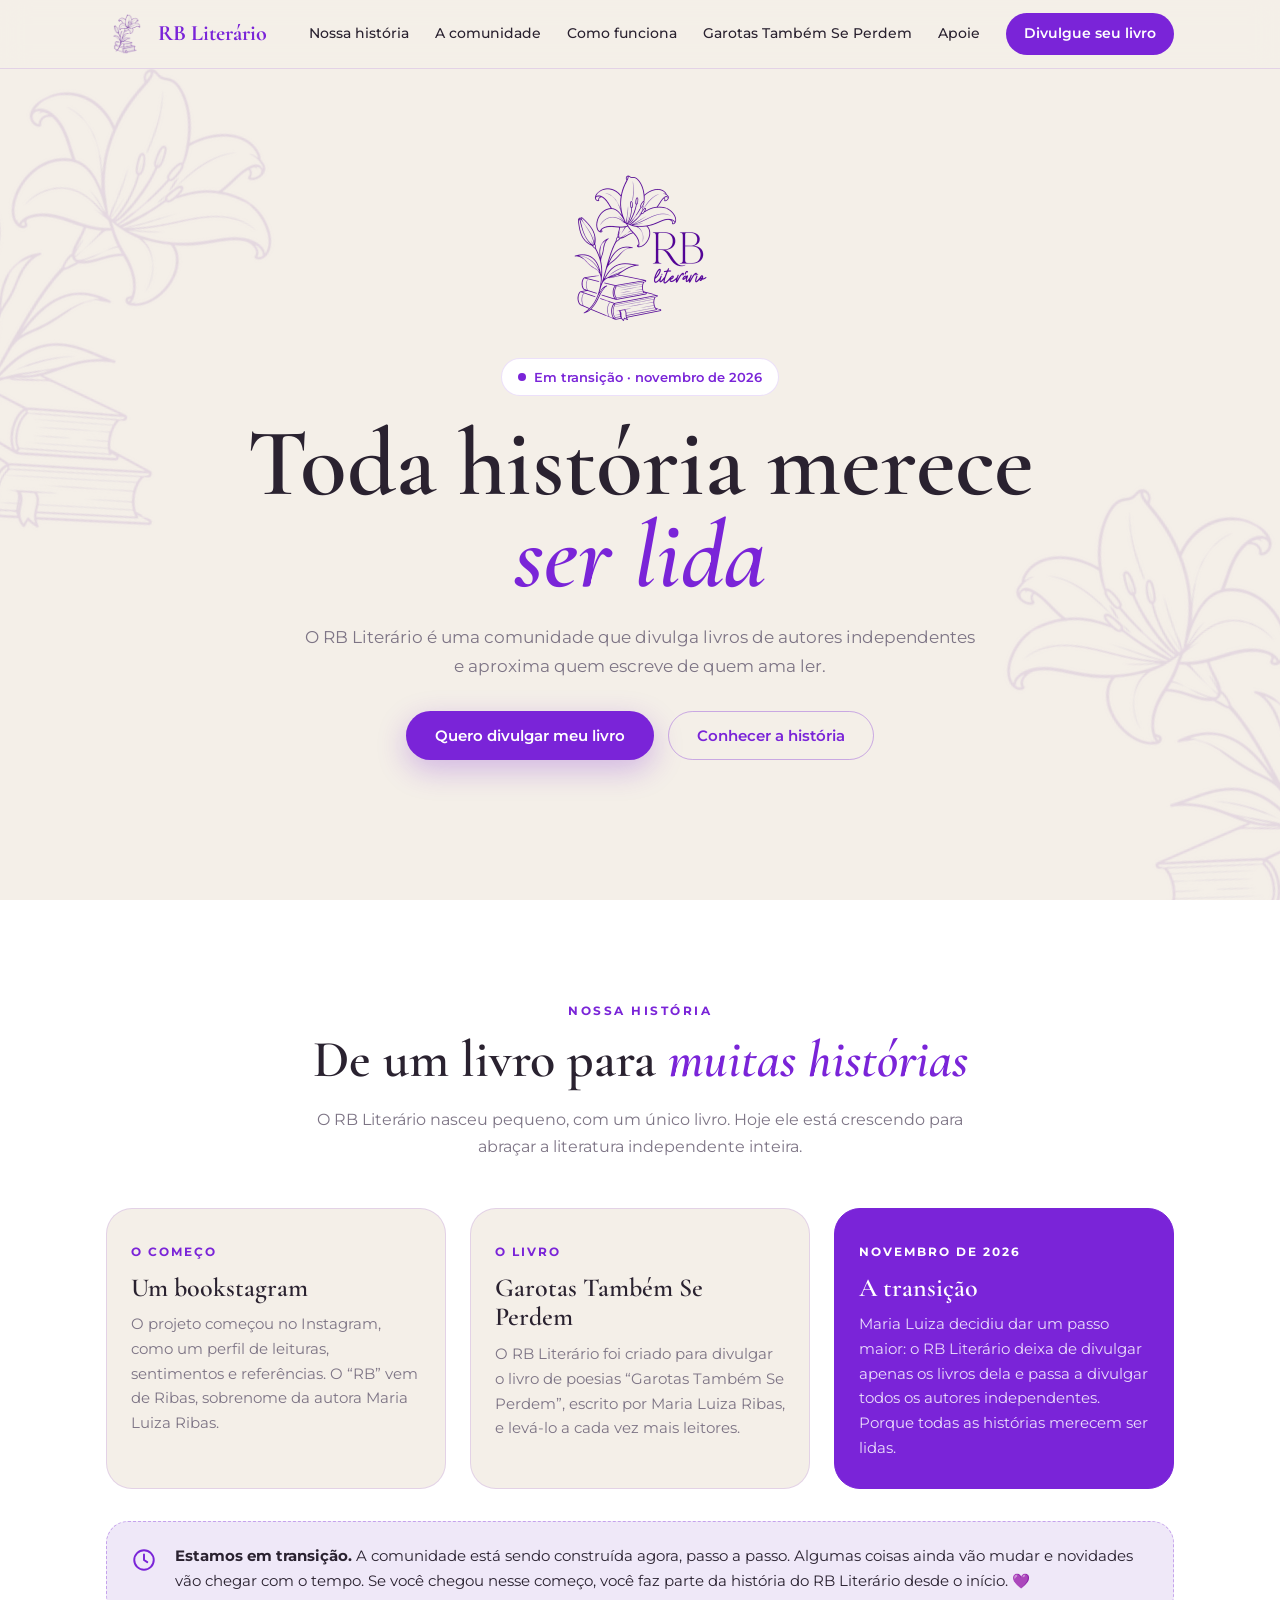
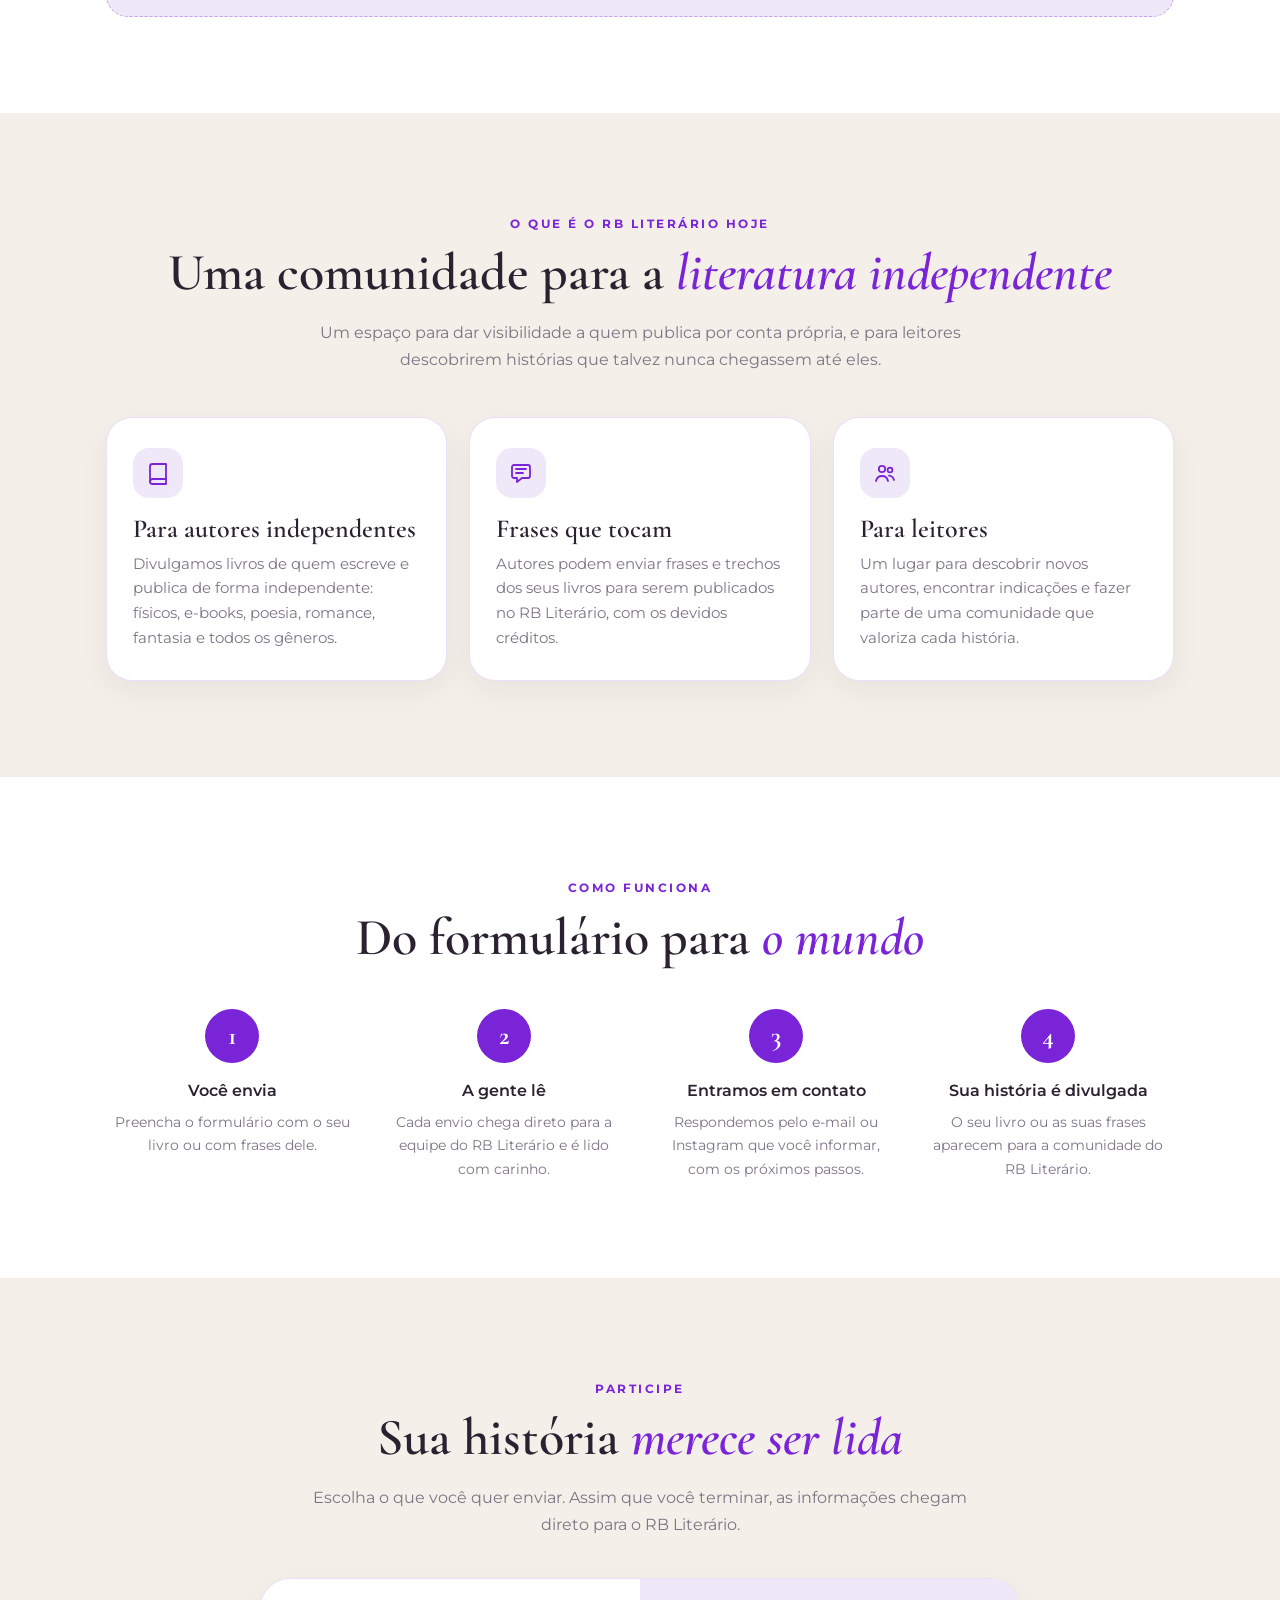
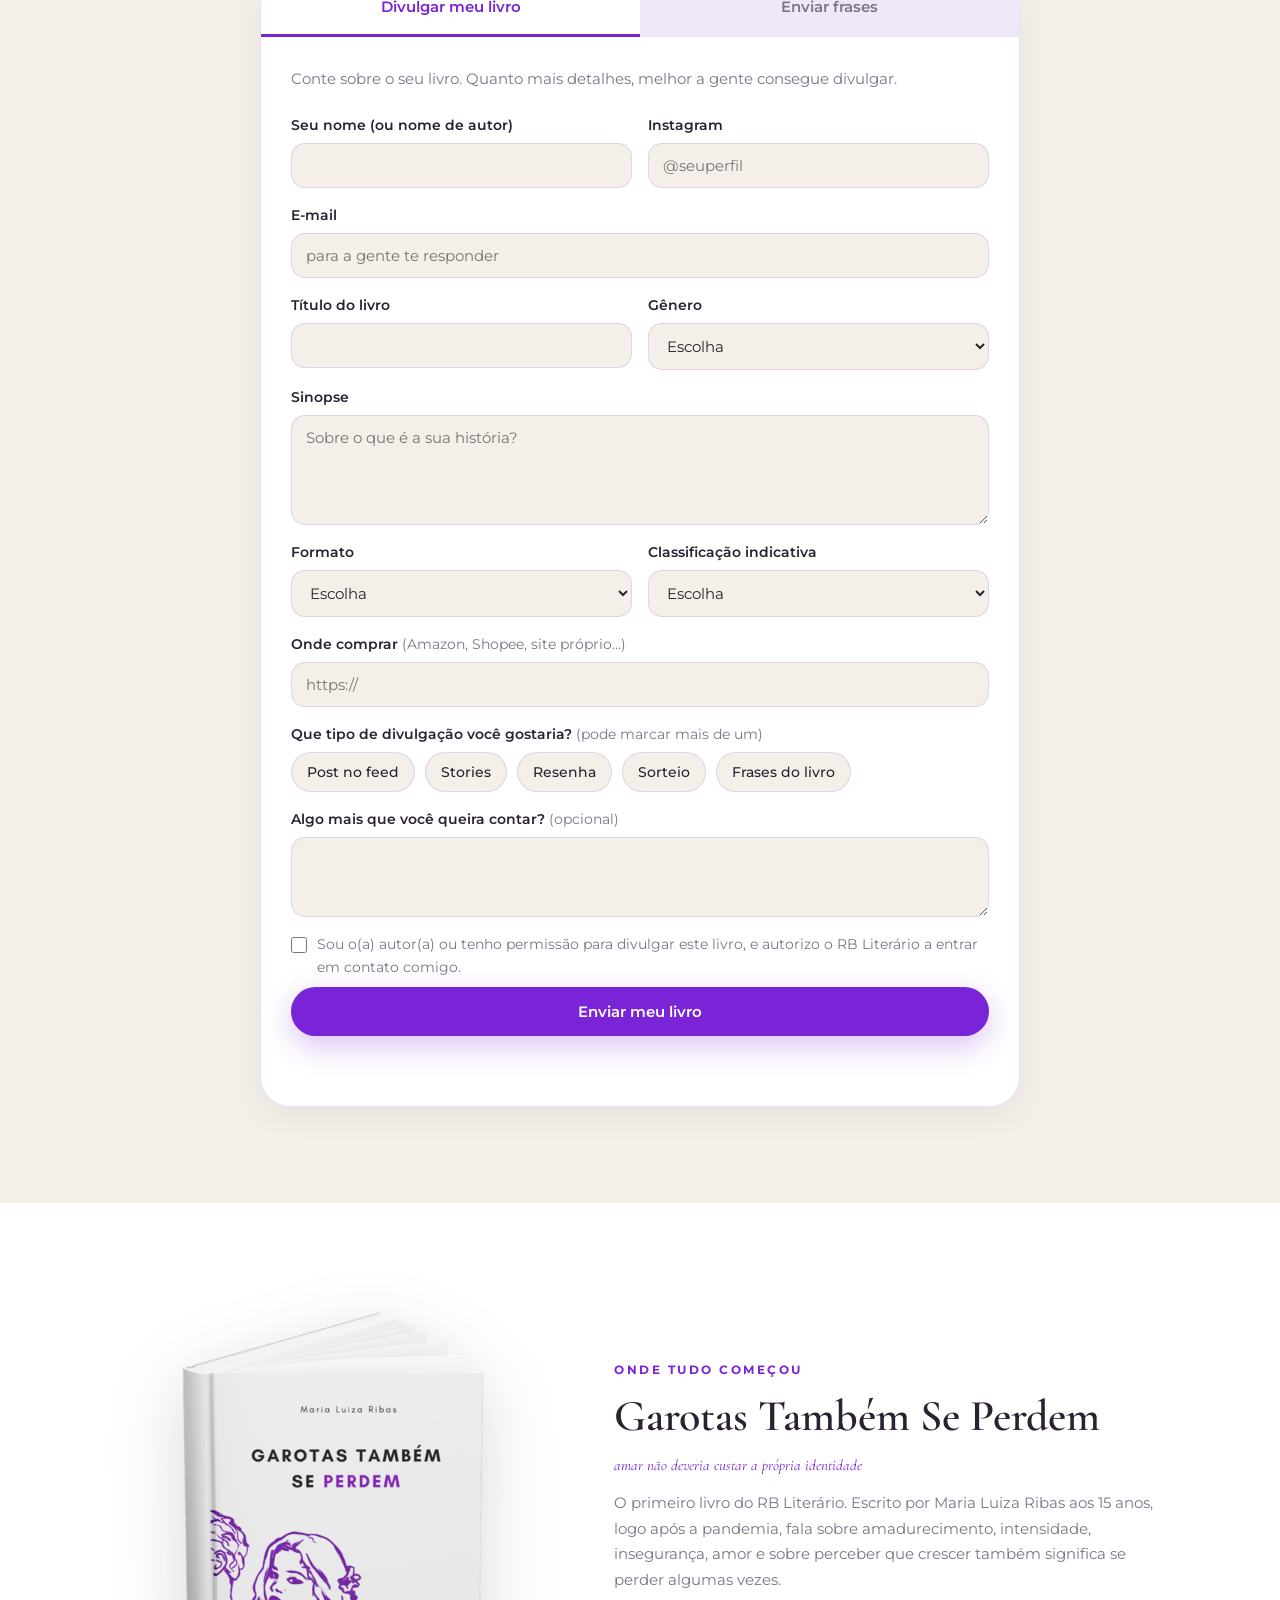
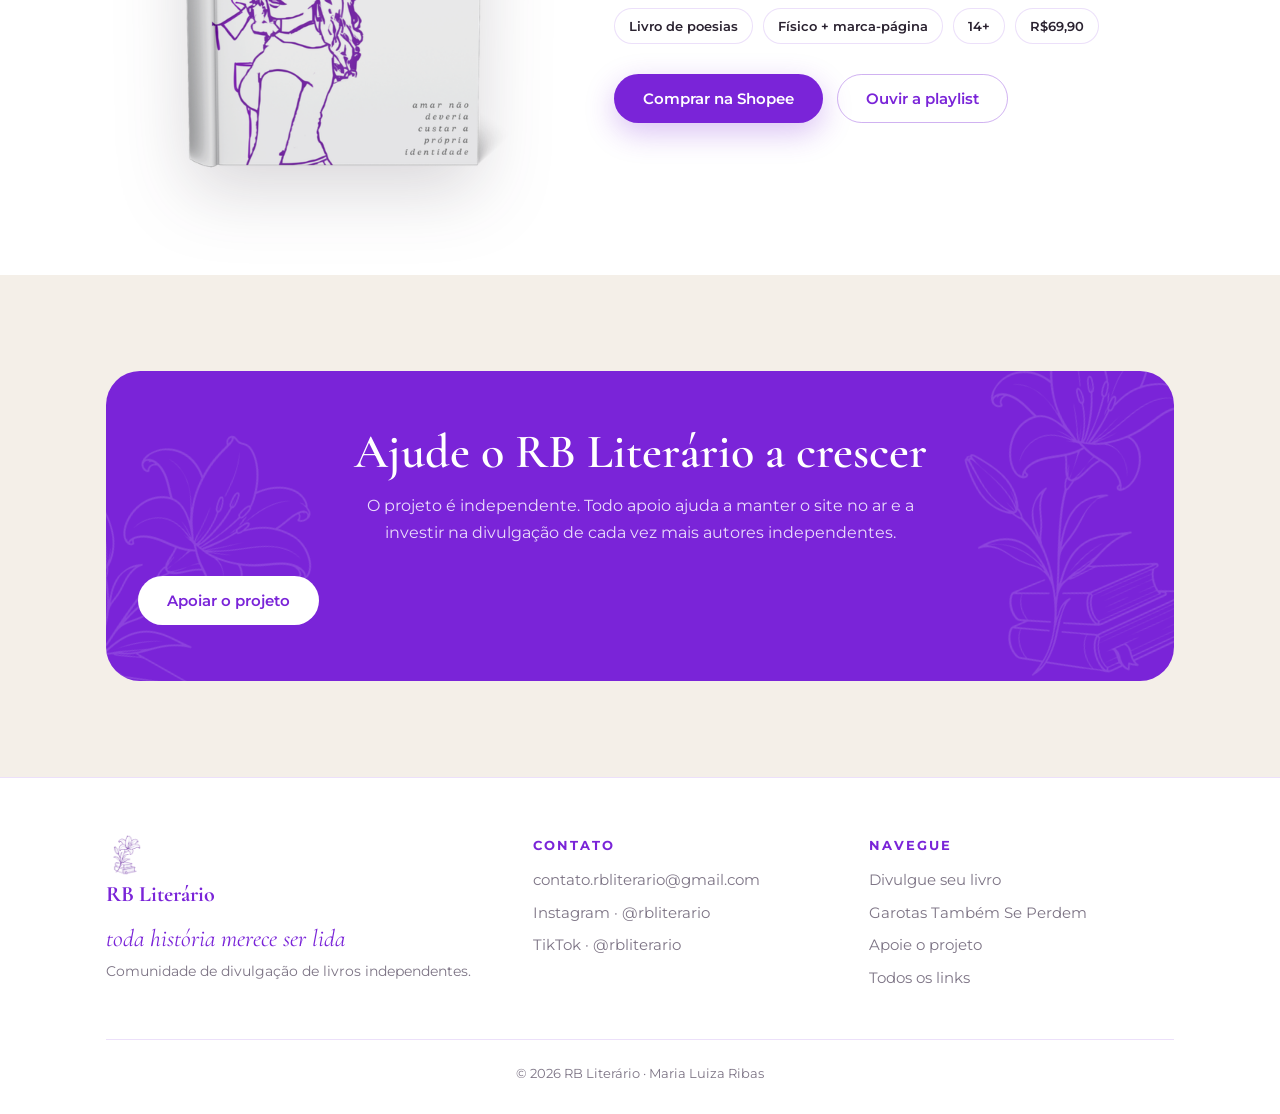
==== site.html @ 9028d4d5 "Novo site rbliterario" ====
<!DOCTYPE html>
<html lang="pt-BR">
<head>
  <meta charset="UTF-8">
  <meta name="viewport" content="width=device-width, initial-scale=1.0">
  <title>RB Literário | Comunidade de autores independentes</title>
  <meta name="description" content="RB Literário é uma comunidade que divulga livros de autores independentes, porque toda história merece ser lida.">
  <meta property="og:title" content="RB Literário">
  <meta property="og:description" content="Comunidade que divulga livros de autores independentes. Envie seu livro ou frases para divulgação.">
  <meta property="og:image" content="https://www.rbliterario.com.br/img/logo.png">
  <link rel="icon" href="https://www.rbliterario.com.br/img/Icon.png">
  <link rel="preconnect" href="https://fonts.googleapis.com">
  <link rel="preconnect" href="https://fonts.gstatic.com" crossorigin>
  <link href="https://fonts.googleapis.com/css2?family=Cormorant+Garamond:ital,wght@0,500;0,600;0,700;1,500;1,600&family=Montserrat:wght@400;500;600;700&display=swap" rel="stylesheet">
  <style>
    :root {
      --bg: #f4efe8;
      --bg-soft: #efe8f8;
      --card: #ffffff;
      --ink: #2a2230;
      --muted: #7d7485;
      --accent: #7a24d8;
      --accent-dark: #5e16ad;
      --accent-ink: #ffffff;
      --line: rgba(122, 36, 216, 0.14);
      --shadow: 0 10px 30px rgba(42, 34, 48, 0.06);
      --lily: url("[data-uri]");
    }
    * { box-sizing: border-box; margin: 0; padding: 0; }
    html { scroll-behavior: smooth; scroll-padding-top: 80px; }
    body {
      background: var(--bg);
      color: var(--ink);
      font-family: "Montserrat", system-ui, sans-serif;
      line-height: 1.7;
      overflow-x: hidden;
    }
    img { max-width: 100%; display: block; }
    a { color: inherit; }

    .serif { font-family: "Cormorant Garamond", serif; }
    .container { width: 100%; max-width: 1100px; margin: 0 auto; padding: 0 16px; }

    /* ---------- topo ---------- */
    header {
      position: fixed; inset: 0 0 auto 0; z-index: 50;
      background: rgba(244, 239, 232, 0.82);
      backdrop-filter: blur(14px);
      -webkit-backdrop-filter: blur(14px);
      border-bottom: 1px solid var(--line);
    }
    .nav { display: flex; align-items: center; justify-content: space-between; height: 68px; }
    .brand { display: flex; align-items: center; gap: 10px; text-decoration: none; }
    .brand img { width: 42px; height: 42px; }
    .brand span { font-family: "Cormorant Garamond", serif; font-size: 22px; font-weight: 700; color: var(--accent); }
    .menu { display: flex; gap: 26px; align-items: center; }
    .menu a { text-decoration: none; font-size: 14px; font-weight: 500; }
    .menu a:hover { color: var(--accent); }
    .menu .pill {
      background: var(--accent); color: var(--accent-ink);
      padding: 9px 18px; border-radius: 40px; font-weight: 600;
    }
    .menu .pill:hover { color: var(--accent-ink); background: var(--accent-dark); }
    .toggle { display: none; background: none; border: 0; cursor: pointer; padding: 8px; }
    .toggle span { display: block; width: 26px; height: 2.5px; background: var(--accent); border-radius: 4px; margin: 5px 0; transition: .3s; }

    /* ---------- base de seção ---------- */
    section { position: relative; padding: 96px 0; }
    .eyebrow {
      display: inline-block;
      font-size: 12px; font-weight: 700; letter-spacing: 2.5px; text-transform: uppercase;
      color: var(--accent);
      margin-bottom: 12px;
    }
    h2.title {
      font-family: "Cormorant Garamond", serif;
      font-size: clamp(34px, 5vw, 52px);
      line-height: 1.05; font-weight: 600;
      margin-bottom: 18px;
    }
    h2.title em { color: var(--accent); }
    .lead { color: var(--muted); font-size: 16px; max-width: 680px; }
    .center { text-align: center; }
    .center .lead { margin: 0 auto; }

    .btn {
      display: inline-flex; align-items: center; justify-content: center; gap: 8px;
      padding: 14px 28px; border-radius: 40px;
      font: 600 15px "Montserrat", sans-serif;
      text-decoration: none; cursor: pointer; border: 1px solid transparent;
      transition: transform .15s ease, background .15s ease;
    }
    .btn:hover { transform: translateY(-2px); }
    .btn-primary { background: var(--accent); color: var(--accent-ink); box-shadow: 0 10px 30px rgba(122, 36, 216, 0.28); }
    .btn-primary:hover { background: var(--accent-dark); }
    .btn-ghost { background: transparent; color: var(--accent); border-color: rgba(122, 36, 216, 0.35); }
    .btn-row { display: flex; gap: 14px; flex-wrap: wrap; margin-top: 30px; }
    .center .btn-row { justify-content: center; }

    .lily-bg {
      position: absolute; pointer-events: none; z-index: 0;
      background: var(--lily) no-repeat center / contain;
      opacity: 0.10;
    }
    section > .container { position: relative; z-index: 1; }

    /* ---------- hero ---------- */
    .hero { min-height: 100vh; display: flex; align-items: center; padding-top: 120px; overflow: hidden; }
    .hero .lily-bg.a { width: 520px; height: 520px; left: -170px; top: 40px; transform: rotate(14deg); }
    .hero .lily-bg.b { width: 560px; height: 560px; right: -200px; bottom: -120px; transform: rotate(-12deg) scaleX(-1); }
    .hero-logo { width: 170px; margin: 0 auto 24px; }
    .hero h1 {
      font-family: "Cormorant Garamond", serif;
      font-size: clamp(48px, 9vw, 96px);
      line-height: .95; font-weight: 600;
      max-width: 900px; margin: 0 auto 22px;
    }
    .hero h1 em { color: var(--accent); }
    .hero .lead { font-size: 17px; }
    .badge {
      display: inline-flex; align-items: center; gap: 8px;
      background: var(--card); border: 1px solid var(--line);
      padding: 7px 16px; border-radius: 40px;
      font-size: 13px; font-weight: 600; color: var(--accent);
      margin-bottom: 22px;
    }
    .badge i { width: 8px; height: 8px; border-radius: 50%; background: var(--accent); animation: pulse 1.8s infinite; }
    @keyframes pulse { 0%,100% { opacity: 1; } 50% { opacity: .25; } }

    /* ---------- história (linha do tempo) ---------- */
    .story { background: var(--card); }
    .timeline { margin-top: 48px; display: grid; grid-template-columns: repeat(3, 1fr); gap: 24px; }
    .step {
      background: var(--bg); border: 1px solid var(--line);
      border-radius: 26px; padding: 28px 24px;
    }
    .step.now { background: var(--accent); color: var(--accent-ink); border-color: var(--accent); }
    .step.now p { color: #eadcfb; }
    .step.now .when { color: #fff; }
    .when { font-size: 12px; font-weight: 700; letter-spacing: 2px; text-transform: uppercase; color: var(--accent); }
    .step h3 { font-family: "Cormorant Garamond", serif; font-size: 26px; font-weight: 600; margin: 8px 0 10px; line-height: 1.15; }
    .step p { color: var(--muted); font-size: 14.5px; }

    .transition-note {
      margin-top: 32px;
      display: flex; gap: 18px; align-items: flex-start;
      background: var(--bg-soft); border: 1px dashed rgba(122, 36, 216, 0.35);
      border-radius: 22px; padding: 22px 24px;
    }
    .transition-note svg { flex: none; width: 26px; height: 26px; stroke: var(--accent); margin-top: 3px; }
    .transition-note p { font-size: 14.5px; color: var(--ink); }

    /* ---------- o que é ---------- */
    .cards { margin-top: 44px; display: grid; grid-template-columns: repeat(3, 1fr); gap: 22px; }
    .card {
      background: var(--card); border: 1px solid var(--line);
      border-radius: 26px; padding: 30px 26px; box-shadow: var(--shadow);
    }
    .card .ic {
      width: 50px; height: 50px; border-radius: 16px;
      background: var(--bg-soft); display: grid; place-items: center; margin-bottom: 16px;
    }
    .card .ic svg { width: 24px; height: 24px; stroke: var(--accent); }
    .card h3 { font-family: "Cormorant Garamond", serif; font-size: 26px; font-weight: 600; line-height: 1.15; margin-bottom: 8px; }
    .card p { color: var(--muted); font-size: 14.5px; }

    /* ---------- como funciona ---------- */
    .how { background: var(--card); }
    .steps { margin-top: 44px; display: grid; grid-template-columns: repeat(4, 1fr); gap: 20px; counter-reset: s; }
    .how-step { text-align: center; padding: 0 6px; }
    .how-step::before {
      counter-increment: s; content: counter(s);
      display: grid; place-items: center;
      width: 54px; height: 54px; margin: 0 auto 14px;
      border-radius: 50%; background: var(--accent); color: #fff;
      font-family: "Cormorant Garamond", serif; font-size: 26px; font-weight: 700;
    }
    .how-step h3 { font-size: 16px; font-weight: 600; margin-bottom: 6px; }
    .how-step p { font-size: 14px; color: var(--muted); }

    /* ---------- formulários ---------- */
    .forms-wrap {
      margin: 40px auto 0; max-width: 760px;
      background: var(--card); border: 1px solid var(--line);
      border-radius: 30px; box-shadow: var(--shadow);
      overflow: hidden;
    }
    .tabs { display: grid; grid-template-columns: 1fr 1fr; background: var(--bg-soft); }
    .tab {
      border: 0; background: none; cursor: pointer;
      padding: 18px 12px;
      font: 600 15px "Montserrat", sans-serif; color: var(--muted);
      border-bottom: 3px solid transparent;
    }
    .tab[aria-selected="true"] { color: var(--accent); background: var(--card); border-bottom-color: var(--accent); }
    form { padding: 30px 30px 34px; }
    form[hidden] { display: none; }
    .form-intro { color: var(--muted); font-size: 14.5px; margin-bottom: 22px; }
    .grid { display: grid; grid-template-columns: 1fr 1fr; gap: 16px; }
    .field { display: flex; flex-direction: column; gap: 6px; }
    .field.full { grid-column: 1 / -1; }
    label { font-size: 13.5px; font-weight: 600; }
    label .opt { font-weight: 400; color: var(--muted); }
    input[type=text], input[type=email], input[type=url], select, textarea {
      width: 100%;
      font: 400 15px "Montserrat", sans-serif; color: var(--ink);
      background: var(--bg); border: 1px solid var(--line);
      border-radius: 14px; padding: 12px 14px;
      transition: border-color .15s ease, box-shadow .15s ease;
    }
    textarea { resize: vertical; min-height: 110px; }
    input:focus, select:focus, textarea:focus {
      outline: none; border-color: var(--accent);
      box-shadow: 0 0 0 3px rgba(122, 36, 216, 0.12);
    }
    .checks { display: flex; flex-wrap: wrap; gap: 10px; }
    .chip { position: relative; }
    .chip input { position: absolute; opacity: 0; }
    .chip span {
      display: inline-block; cursor: pointer;
      padding: 8px 15px; border-radius: 40px;
      border: 1px solid var(--line); background: var(--bg);
      font-size: 13.5px; font-weight: 500;
    }
    .chip input:checked + span { background: var(--accent); color: #fff; border-color: var(--accent); }
    .chip input:focus-visible + span { box-shadow: 0 0 0 3px rgba(122, 36, 216, 0.25); }
    .consent { display: flex; gap: 10px; align-items: flex-start; font-size: 13.5px; font-weight: 400; color: var(--muted); }
    .consent input { margin-top: 4px; accent-color: var(--accent); width: 16px; height: 16px; flex: none; }
    .honey { display: none !important; }
    .submit { width: 100%; margin-top: 8px; }
    .status { margin-top: 14px; font-size: 14px; font-weight: 600; text-align: center; min-height: 22px; }
    .status.ok { color: #2f8a4a; }
    .status.err { color: #b42345; }

    /* ---------- livro ---------- */
    .book { overflow: hidden; }
    .book-grid { display: grid; grid-template-columns: 0.9fr 1.1fr; gap: 50px; align-items: center; }
    .book-img { width: 100%; max-width: 360px; margin: 0 auto; filter: drop-shadow(0 25px 35px rgba(42, 34, 48, 0.18)); }
    .book h3 { font-family: "Cormorant Garamond", serif; font-size: clamp(32px, 4vw, 44px); font-weight: 600; line-height: 1.05; margin-bottom: 14px; }
    .book p { color: var(--muted); margin-bottom: 12px; font-size: 15px; }
    .tagline { font-family: "Cormorant Garamond", serif; font-style: italic; font-size: 22px; color: var(--accent) !important; }
    .meta { display: flex; gap: 10px; flex-wrap: wrap; margin: 16px 0 6px; }
    .meta span { background: var(--card); border: 1px solid var(--line); border-radius: 40px; padding: 6px 14px; font-size: 13px; font-weight: 600; }

    /* ---------- apoie ---------- */
    .support { padding: 0 0 96px; }
    .support-box {
      position: relative; overflow: hidden;
      background: var(--accent); color: #fff;
      border-radius: 34px; padding: 56px 32px; text-align: center;
    }
    .support-box .lily-bg { opacity: .14; filter: brightness(0) invert(1); width: 380px; height: 380px; right: -110px; top: -60px; transform: rotate(-14deg); }
    .support-box .lily-bg.l { left: -120px; right: auto; top: auto; bottom: -110px; transform: rotate(18deg); }
    .support-box > *:not(.lily-bg) { position: relative; z-index: 1; }
    .support-box h2 { font-family: "Cormorant Garamond", serif; font-size: clamp(34px, 5vw, 48px); font-weight: 600; line-height: 1.05; margin-bottom: 14px; }
    .support-box p { color: #eadcfb; max-width: 600px; margin: 0 auto; }
    .btn-light { background: #fff; color: var(--accent); }

    /* ---------- rodapé ---------- */
    footer { background: var(--card); border-top: 1px solid var(--line); padding: 56px 0 30px; }
    .foot { display: grid; grid-template-columns: 1.3fr 1fr 1fr; gap: 30px; }
    .foot h4 { font-size: 13px; letter-spacing: 2px; text-transform: uppercase; color: var(--accent); margin-bottom: 12px; }
    .foot a { display: block; text-decoration: none; color: var(--muted); font-size: 14.5px; margin-bottom: 8px; }
    .foot a:hover { color: var(--accent); }
    .foot .sig { font-family: "Cormorant Garamond", serif; font-style: italic; font-size: 24px; color: var(--accent); line-height: 1.2; margin: 12px 0 6px; }
    .foot p { color: var(--muted); font-size: 14px; }
    .copy { margin-top: 40px; padding-top: 22px; border-top: 1px solid var(--line); text-align: center; color: var(--muted); font-size: 13px; }

    /* ---------- animação de entrada ---------- */
    .reveal { opacity: 0; transform: translateY(30px); transition: opacity .8s ease, transform .8s ease; }
    .reveal.on { opacity: 1; transform: none; }
    @media (prefers-reduced-motion: reduce) { .reveal { opacity: 1; transform: none; transition: none; } html { scroll-behavior: auto; } }

    /* ---------- celular ---------- */
    @media (max-width: 860px) {
      section { padding: 72px 0; }
      .toggle { display: block; }
      .menu {
        position: absolute; top: 68px; left: 0; right: 0;
        flex-direction: column; gap: 18px; padding: 26px 16px 30px;
        background: rgba(244, 239, 232, 0.98);
        border-bottom: 1px solid var(--line);
        opacity: 0; visibility: hidden; transform: translateY(-10px); transition: .25s;
      }
      .menu.open { opacity: 1; visibility: visible; transform: none; }
      .timeline, .cards { grid-template-columns: 1fr; }
      .steps { grid-template-columns: 1fr 1fr; row-gap: 30px; }
      .book-grid { grid-template-columns: 1fr; gap: 30px; text-align: center; }
      .book .meta, .book .btn-row { justify-content: center; }
      .book-img { max-width: 240px; }
      .foot { grid-template-columns: 1fr; text-align: center; }
      .hero .lily-bg.a { width: 340px; height: 340px; left: -150px; top: 70px; }
      .hero .lily-bg.b { width: 360px; height: 360px; right: -170px; bottom: -60px; }
    }
    @media (max-width: 560px) {
      .grid { grid-template-columns: 1fr; }
      form { padding: 24px 18px 28px; }
      .tab { font-size: 13.5px; padding: 16px 8px; }
      .steps { grid-template-columns: 1fr; }
      .support-box { padding: 44px 20px; }
      .transition-note { flex-direction: column; gap: 10px; }
      .hero-logo { width: 130px; }
    }
  </style>
</head>
<body>

  <header>
    <div class="container nav">
      <a class="brand" href="#inicio" aria-label="RB Literário, início">
        <img src="[data-uri]" alt="">
        <span>RB Literário</span>
      </a>
      <button class="toggle" id="toggle" aria-label="Abrir menu" aria-expanded="false" aria-controls="menu">
        <span></span><span></span><span></span>
      </button>
      <nav class="menu" id="menu">
        <a href="#historia">Nossa história</a>
        <a href="#comunidade">A comunidade</a>
        <a href="#como-funciona">Como funciona</a>
        <a href="#garotas">Garotas Também Se Perdem</a>
        <a href="apoie.html">Apoie</a>
        <a class="pill" href="#participe">Divulgue seu livro</a>
      </nav>
    </div>
  </header>

  <main>

    <!-- INÍCIO -->
    <section class="hero center" id="inicio">
      <div class="lily-bg a" aria-hidden="true"></div>
      <div class="lily-bg b" aria-hidden="true"></div>
      <div class="container">
        <img class="hero-logo" src="[data-uri]" alt="Logo RB Literário">
        <div class="badge"><i></i> Em transição · novembro de 2026</div>
        <h1>Toda história merece <em>ser lida</em></h1>
        <p class="lead">O RB Literário é uma comunidade que divulga livros de autores independentes e aproxima quem escreve de quem ama ler.</p>
        <div class="btn-row">
          <a class="btn btn-primary" href="#participe">Quero divulgar meu livro</a>
          <a class="btn btn-ghost" href="#historia">Conhecer a história</a>
        </div>
      </div>
    </section>

    <!-- HISTÓRIA -->
    <section class="story" id="historia">
      <div class="container">
        <div class="center reveal">
          <span class="eyebrow">Nossa história</span>
          <h2 class="title">De um livro para <em>muitas histórias</em></h2>
          <p class="lead">O RB Literário nasceu pequeno, com um único livro. Hoje ele está crescendo para abraçar a literatura independente inteira.</p>
        </div>

        <div class="timeline">
          <article class="step reveal">
            <span class="when">O começo</span>
            <h3>Um bookstagram</h3>
            <p>O projeto começou no Instagram, como um perfil de leituras, sentimentos e referências. O “RB” vem de Ribas, sobrenome da autora Maria Luiza Ribas.</p>
          </article>
          <article class="step reveal">
            <span class="when">O livro</span>
            <h3>Garotas Também Se Perdem</h3>
            <p>O RB Literário foi criado para divulgar o livro de poesias “Garotas Também Se Perdem”, escrito por Maria Luiza Ribas, e levá-lo a cada vez mais leitores.</p>
          </article>
          <article class="step now reveal">
            <span class="when">Novembro de 2026</span>
            <h3>A transição</h3>
            <p>Maria Luiza decidiu dar um passo maior: o RB Literário deixa de divulgar apenas os livros dela e passa a divulgar todos os autores independentes. Porque todas as histórias merecem ser lidas.</p>
          </article>
        </div>

        <div class="transition-note reveal">
          <svg viewBox="0 0 24 24" fill="none" stroke-width="1.8" stroke-linecap="round" stroke-linejoin="round"><circle cx="12" cy="12" r="9"/><path d="M12 7v5l3 2"/></svg>
          <p><strong>Estamos em transição.</strong> A comunidade está sendo construída agora, passo a passo. Algumas coisas ainda vão mudar e novidades vão chegar com o tempo. Se você chegou nesse começo, você faz parte da história do RB Literário desde o início. 💜</p>
        </div>
      </div>
    </section>

    <!-- A COMUNIDADE -->
    <section id="comunidade">
      <div class="container">
        <div class="center reveal">
          <span class="eyebrow">O que é o RB Literário hoje</span>
          <h2 class="title">Uma comunidade para a <em>literatura independente</em></h2>
          <p class="lead">Um espaço para dar visibilidade a quem publica por conta própria, e para leitores descobrirem histórias que talvez nunca chegassem até eles.</p>
        </div>

        <div class="cards">
          <article class="card reveal">
            <div class="ic"><svg viewBox="0 0 24 24" fill="none" stroke-width="1.8" stroke-linecap="round" stroke-linejoin="round"><path d="M4 5.5A2.5 2.5 0 0 1 6.5 3H20v15H6.5A2.5 2.5 0 0 0 4 20.5z"/><path d="M4 20.5A2.5 2.5 0 0 0 6.5 23H20v-5"/></svg></div>
            <h3>Para autores independentes</h3>
            <p>Divulgamos livros de quem escreve e publica de forma independente: físicos, e-books, poesia, romance, fantasia e todos os gêneros.</p>
          </article>
          <article class="card reveal">
            <div class="ic"><svg viewBox="0 0 24 24" fill="none" stroke-width="1.8" stroke-linecap="round" stroke-linejoin="round"><path d="M7 8h10M7 12h7"/><path d="M5 4h14a2 2 0 0 1 2 2v9a2 2 0 0 1-2 2h-6l-5 4v-4H5a2 2 0 0 1-2-2V6a2 2 0 0 1 2-2z"/></svg></div>
            <h3>Frases que tocam</h3>
            <p>Autores podem enviar frases e trechos dos seus livros para serem publicados no RB Literário, com os devidos créditos.</p>
          </article>
          <article class="card reveal">
            <div class="ic"><svg viewBox="0 0 24 24" fill="none" stroke-width="1.8" stroke-linecap="round" stroke-linejoin="round"><circle cx="9" cy="8" r="3.2"/><path d="M3 20c.7-3.3 3.2-5 6-5s5.3 1.7 6 5"/><circle cx="17" cy="9" r="2.4"/><path d="M16 14.6c2.4.2 4.3 1.8 5 4.4"/></svg></div>
            <h3>Para leitores</h3>
            <p>Um lugar para descobrir novos autores, encontrar indicações e fazer parte de uma comunidade que valoriza cada história.</p>
          </article>
        </div>
      </div>
    </section>

    <!-- COMO FUNCIONA -->
    <section class="how" id="como-funciona">
      <div class="container">
        <div class="center reveal">
          <span class="eyebrow">Como funciona</span>
          <h2 class="title">Do formulário para <em>o mundo</em></h2>
        </div>
        <div class="steps">
          <div class="how-step reveal"><h3>Você envia</h3><p>Preencha o formulário com o seu livro ou com frases dele.</p></div>
          <div class="how-step reveal"><h3>A gente lê</h3><p>Cada envio chega direto para a equipe do RB Literário e é lido com carinho.</p></div>
          <div class="how-step reveal"><h3>Entramos em contato</h3><p>Respondemos pelo e-mail ou Instagram que você informar, com os próximos passos.</p></div>
          <div class="how-step reveal"><h3>Sua história é divulgada</h3><p>O seu livro ou as suas frases aparecem para a comunidade do RB Literário.</p></div>
        </div>
      </div>
    </section>

    <!-- PARTICIPE -->
    <section id="participe">
      <div class="container">
        <div class="center reveal">
          <span class="eyebrow">Participe</span>
          <h2 class="title">Sua história <em>merece ser lida</em></h2>
          <p class="lead">Escolha o que você quer enviar. Assim que você terminar, as informações chegam direto para o RB Literário.</p>
        </div>

        <div class="forms-wrap reveal">
          <div class="tabs" role="tablist">
            <button class="tab" role="tab" id="tab-livro" aria-selected="true" aria-controls="form-livro">Divulgar meu livro</button>
            <button class="tab" role="tab" id="tab-frases" aria-selected="false" aria-controls="form-frases">Enviar frases</button>
          </div>

          <!-- Formulário: divulgar livro -->
          <form id="form-livro" role="tabpanel" aria-labelledby="tab-livro" data-subject="Novo livro para divulgação | RB Literário">
            <p class="form-intro">Conte sobre o seu livro. Quanto mais detalhes, melhor a gente consegue divulgar.</p>
            <input type="text" name="_honey" class="honey" tabindex="-1" autocomplete="off">
            <div class="grid">
              <div class="field"><label for="l-nome">Seu nome (ou nome de autor)</label><input id="l-nome" name="Nome do autor" type="text" required></div>
              <div class="field"><label for="l-ig">Instagram</label><input id="l-ig" name="Instagram" type="text" placeholder="@seuperfil" required></div>
              <div class="field full"><label for="l-email">E-mail</label><input id="l-email" name="email" type="email" placeholder="para a gente te responder" required></div>
              <div class="field"><label for="l-titulo">Título do livro</label><input id="l-titulo" name="Título do livro" type="text" required></div>
              <div class="field"><label for="l-genero">Gênero</label>
                <select id="l-genero" name="Gênero" required>
                  <option value="">Escolha</option>
                  <option>Romance</option><option>Poesia</option><option>Fantasia</option><option>Suspense / Thriller</option>
                  <option>Terror</option><option>Ficção científica</option><option>Drama</option><option>Jovem adulto</option>
                  <option>Não ficção</option><option>Infantil</option><option>Outro</option>
                </select>
              </div>
              <div class="field full"><label for="l-sinopse">Sinopse</label><textarea id="l-sinopse" name="Sinopse" placeholder="Sobre o que é a sua história?" required></textarea></div>
              <div class="field"><label for="l-formato">Formato</label>
                <select id="l-formato" name="Formato" required>
                  <option value="">Escolha</option><option>Físico</option><option>E-book</option><option>Físico e e-book</option>
                </select>
              </div>
              <div class="field"><label for="l-classif">Classificação indicativa</label>
                <select id="l-classif" name="Classificação indicativa" required>
                  <option value="">Escolha</option><option>Livre</option><option>10+</option><option>12+</option><option>14+</option><option>16+</option><option>18+</option>
                </select>
              </div>
              <div class="field full"><label for="l-link">Onde comprar <span class="opt">(Amazon, Shopee, site próprio…)</span></label><input id="l-link" name="Link de venda" type="url" placeholder="https://"></div>
              <div class="field full">
                <label>Que tipo de divulgação você gostaria? <span class="opt">(pode marcar mais de um)</span></label>
                <div class="checks">
                  <label class="chip"><input type="checkbox" name="Divulgação desejada" value="Post no feed"><span>Post no feed</span></label>
                  <label class="chip"><input type="checkbox" name="Divulgação desejada" value="Stories"><span>Stories</span></label>
                  <label class="chip"><input type="checkbox" name="Divulgação desejada" value="Resenha"><span>Resenha</span></label>
                  <label class="chip"><input type="checkbox" name="Divulgação desejada" value="Sorteio"><span>Sorteio</span></label>
                  <label class="chip"><input type="checkbox" name="Divulgação desejada" value="Frases do livro"><span>Frases do livro</span></label>
                </div>
              </div>
              <div class="field full"><label for="l-msg">Algo mais que você queira contar? <span class="opt">(opcional)</span></label><textarea id="l-msg" name="Mensagem" style="min-height:80px"></textarea></div>
              <div class="field full">
                <label class="consent"><input type="checkbox" name="Autorização" value="Sim, autorizo" required>Sou o(a) autor(a) ou tenho permissão para divulgar este livro, e autorizo o RB Literário a entrar em contato comigo.</label>
              </div>
            </div>
            <button class="btn btn-primary submit" type="submit">Enviar meu livro</button>
            <p class="status" aria-live="polite"></p>
          </form>

          <!-- Formulário: frases -->
          <form id="form-frases" role="tabpanel" aria-labelledby="tab-frases" data-subject="Novas frases para divulgação | RB Literário" hidden>
            <p class="form-intro">Escreva frases ou pequenos trechos do seu livro que você gostaria de ver publicados no RB Literário. Os créditos sempre vão para você.</p>
            <input type="text" name="_honey" class="honey" tabindex="-1" autocomplete="off">
            <div class="grid">
              <div class="field"><label for="f-nome">Seu nome (ou nome de autor)</label><input id="f-nome" name="Nome do autor" type="text" required></div>
              <div class="field"><label for="f-ig">Instagram</label><input id="f-ig" name="Instagram" type="text" placeholder="@seuperfil" required></div>
              <div class="field full"><label for="f-email">E-mail</label><input id="f-email" name="email" type="email" required></div>
              <div class="field full"><label for="f-titulo">De qual livro são as frases?</label><input id="f-titulo" name="Título do livro" type="text" required></div>
              <div class="field full"><label for="f-frases">Suas frases</label><textarea id="f-frases" name="Frases" style="min-height:150px" placeholder="Escreva uma frase por linha. Pode mandar quantas quiser." required></textarea></div>
              <div class="field full"><label for="f-link">Onde comprar o livro <span class="opt">(opcional)</span></label><input id="f-link" name="Link de venda" type="url" placeholder="https://"></div>
              <div class="field full">
                <label class="consent"><input type="checkbox" name="Autorização" value="Sim, autorizo" required>As frases são de minha autoria e autorizo o RB Literário a publicá-las com os créditos.</label>
              </div>
            </div>
            <button class="btn btn-primary submit" type="submit">Enviar minhas frases</button>
            <p class="status" aria-live="polite"></p>
          </form>
        </div>
      </div>
    </section>

    <!-- GAROTAS TAMBÉM SE PERDEM -->
    <section class="book how" id="garotas">
      <div class="container book-grid">
        <img class="book-img reveal" src="[data-uri]" alt="Livro Garotas Também Se Perdem, de Maria Luiza Ribas">
        <div class="reveal">
          <span class="eyebrow">Onde tudo começou</span>
          <h3>Garotas Também Se Perdem</h3>
          <p class="tagline">amar não deveria custar a própria identidade</p>
          <p>O primeiro livro do RB Literário. Escrito por Maria Luiza Ribas aos 15 anos, logo após a pandemia, fala sobre amadurecimento, intensidade, insegurança, amor e sobre perceber que crescer também significa se perder algumas vezes.</p>
          <div class="meta"><span>Livro de poesias</span><span>Físico + marca-página</span><span>14+</span><span>R$69,90</span></div>
          <div class="btn-row">
            <a class="btn btn-primary" href="https://shopee.com.br/Garotas-Tamb%C3%A9m-Se-Perdem-%28Autografado%29-%E2%80%93-Livro-de-Poesias-Maria-Luiza-Ribas-i.864745262.58218100768" target="_blank" rel="noopener">Comprar na Shopee</a>
            <a class="btn btn-ghost" href="https://open.spotify.com/playlist/5yF9Hea7boRkSgJHb0w9vC" target="_blank" rel="noopener">Ouvir a playlist</a>
          </div>
        </div>
      </div>
    </section>

    <!-- APOIE -->
    <section class="support">
      <div class="container" style="padding-top:96px">
        <div class="support-box reveal">
          <div class="lily-bg" aria-hidden="true"></div>
          <div class="lily-bg l" aria-hidden="true"></div>
          <h2>Ajude o RB Literário a crescer</h2>
          <p>O projeto é independente. Todo apoio ajuda a manter o site no ar e a investir na divulgação de cada vez mais autores independentes.</p>
          <div class="btn-row"><a class="btn btn-light" href="apoie.html">Apoiar o projeto</a></div>
        </div>
      </div>
    </section>

  </main>

  <footer>
    <div class="container">
      <div class="foot">
        <div>
          <a class="brand" href="#inicio" style="justify-content:inherit"><img src="[data-uri]" alt=""><span>RB Literário</span></a>
          <p class="sig">toda história merece ser lida</p>
          <p>Comunidade de divulgação de livros independentes.</p>
        </div>
        <div>
          <h4>Contato</h4>
          <a href="mailto:contato.rbliterario@gmail.com">contato.rbliterario@gmail.com</a>
          <a href="https://www.instagram.com/rbliterario" target="_blank" rel="noopener">Instagram · @rbliterario</a>
          <a href="https://www.tiktok.com/@rbliterario" target="_blank" rel="noopener">TikTok · @rbliterario</a>
        </div>
        <div>
          <h4>Navegue</h4>
          <a href="#participe">Divulgue seu livro</a>
          <a href="#garotas">Garotas Também Se Perdem</a>
          <a href="apoie.html">Apoie o projeto</a>
          <a href="index.html">Todos os links</a>
        </div>
      </div>
      <p class="copy">© 2026 RB Literário · Maria Luiza Ribas</p>
    </div>
  </footer>

  <script>
    // E-mail que recebe os formulários (via FormSubmit)
    const FORM_ENDPOINT = 'https://formsubmit.co/ajax/contato.rbliterario@gmail.com';

    // menu do celular
    const toggle = document.getElementById('toggle');
    const menu = document.getElementById('menu');
    toggle.addEventListener('click', () => {
      const open = menu.classList.toggle('open');
      toggle.setAttribute('aria-expanded', open);
    });
    menu.querySelectorAll('a').forEach(a => a.addEventListener('click', () => {
      menu.classList.remove('open'); toggle.setAttribute('aria-expanded', 'false');
    }));

    // animação ao rolar
    const io = new IntersectionObserver(entries => {
      entries.forEach(e => { if (e.isIntersecting) { e.target.classList.add('on'); io.unobserve(e.target); } });
    }, { threshold: 0.12 });
    document.querySelectorAll('.reveal').forEach(el => io.observe(el));

    // abas dos formulários
    const tabs = document.querySelectorAll('.tab');
    tabs.forEach(tab => tab.addEventListener('click', () => {
      tabs.forEach(t => {
        const on = t === tab;
        t.setAttribute('aria-selected', on);
        document.getElementById(t.getAttribute('aria-controls')).hidden = !on;
      });
    }));

    // envio dos formulários direto para o e-mail
    document.querySelectorAll('form').forEach(form => {
      form.addEventListener('submit', async (ev) => {
        ev.preventDefault();
        const status = form.querySelector('.status');
        const btn = form.querySelector('.submit');
        const label = btn.textContent;

        const data = {};
        new FormData(form).forEach((value, key) => {
          if (key in data) data[key] += ', ' + value;
          else data[key] = value;
        });
        data._subject = form.dataset.subject;
        data._template = 'table';
        data._captcha = 'false';

        btn.disabled = true; btn.textContent = 'Enviando…';
        status.className = 'status'; status.textContent = '';

        try {
          const res = await fetch(FORM_ENDPOINT, {
            method: 'POST',
            headers: { 'Content-Type': 'application/json', 'Accept': 'application/json' },
            body: JSON.stringify(data)
          });
          const json = await res.json().catch(() => ({}));
          if (!res.ok || json.success === 'false' || json.success === false) throw new Error(json.message || 'erro');
          form.reset();
          status.className = 'status ok';
          status.textContent = 'Recebido! 💜 Obrigada por compartilhar a sua história. Em breve entramos em contato.';
        } catch (err) {
          status.className = 'status err';
          status.textContent = 'Não foi possível enviar agora. Tente de novo ou escreva para contato.rbliterario@gmail.com.';
        } finally {
          btn.disabled = false; btn.textContent = label;
        }
      });
    });
  </script>
</body>
</html>
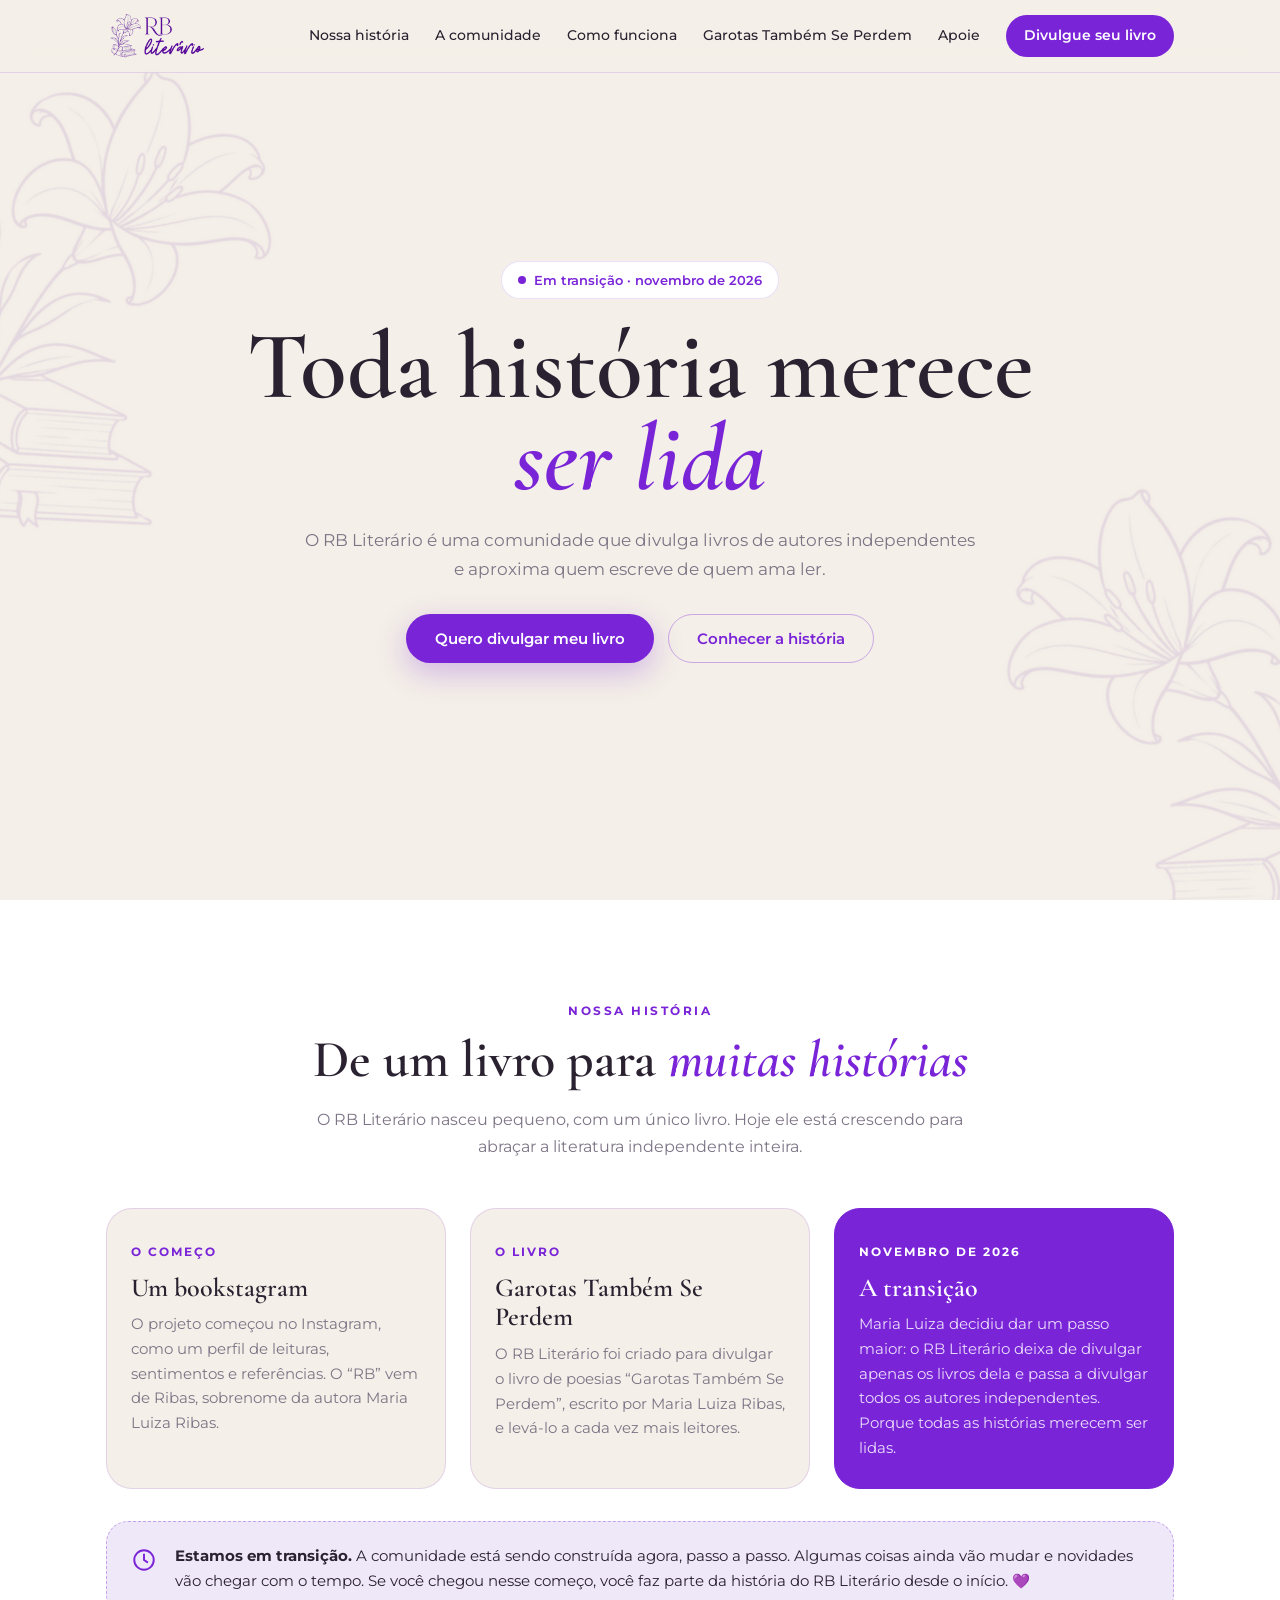
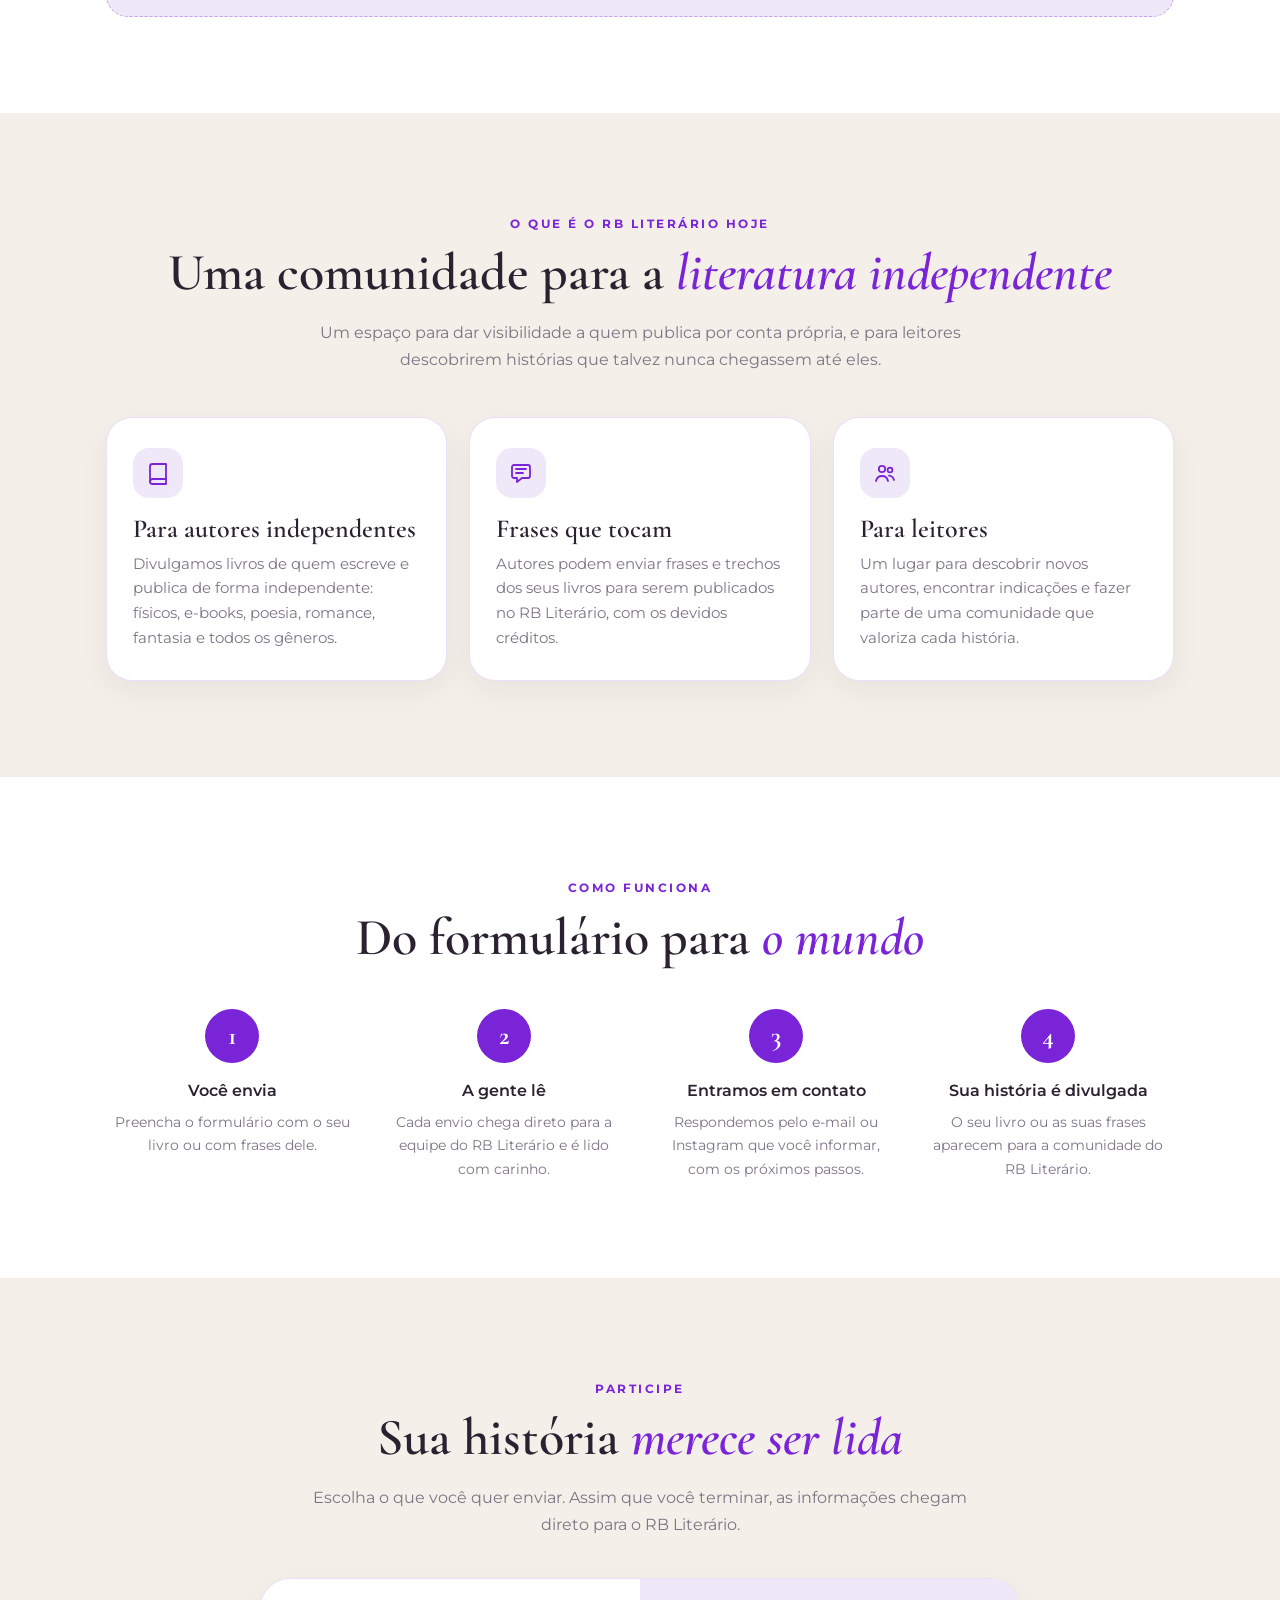
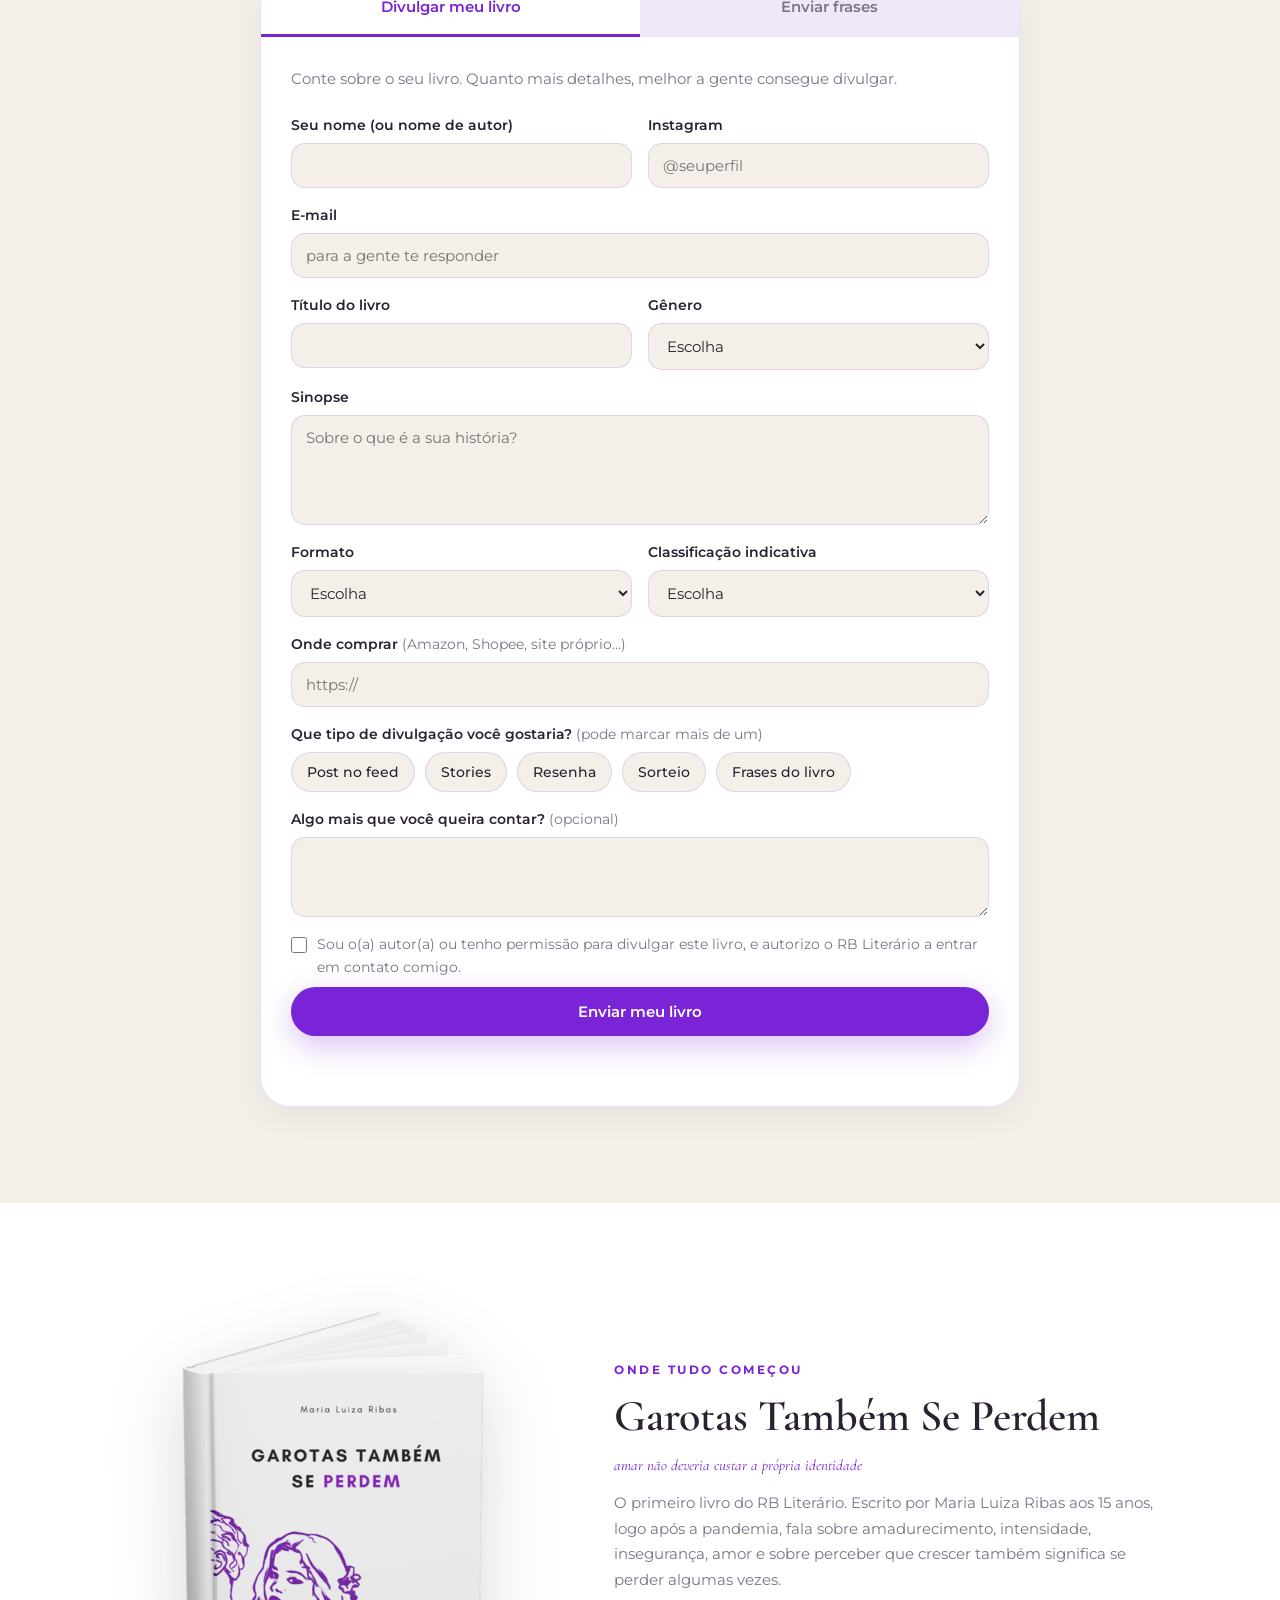
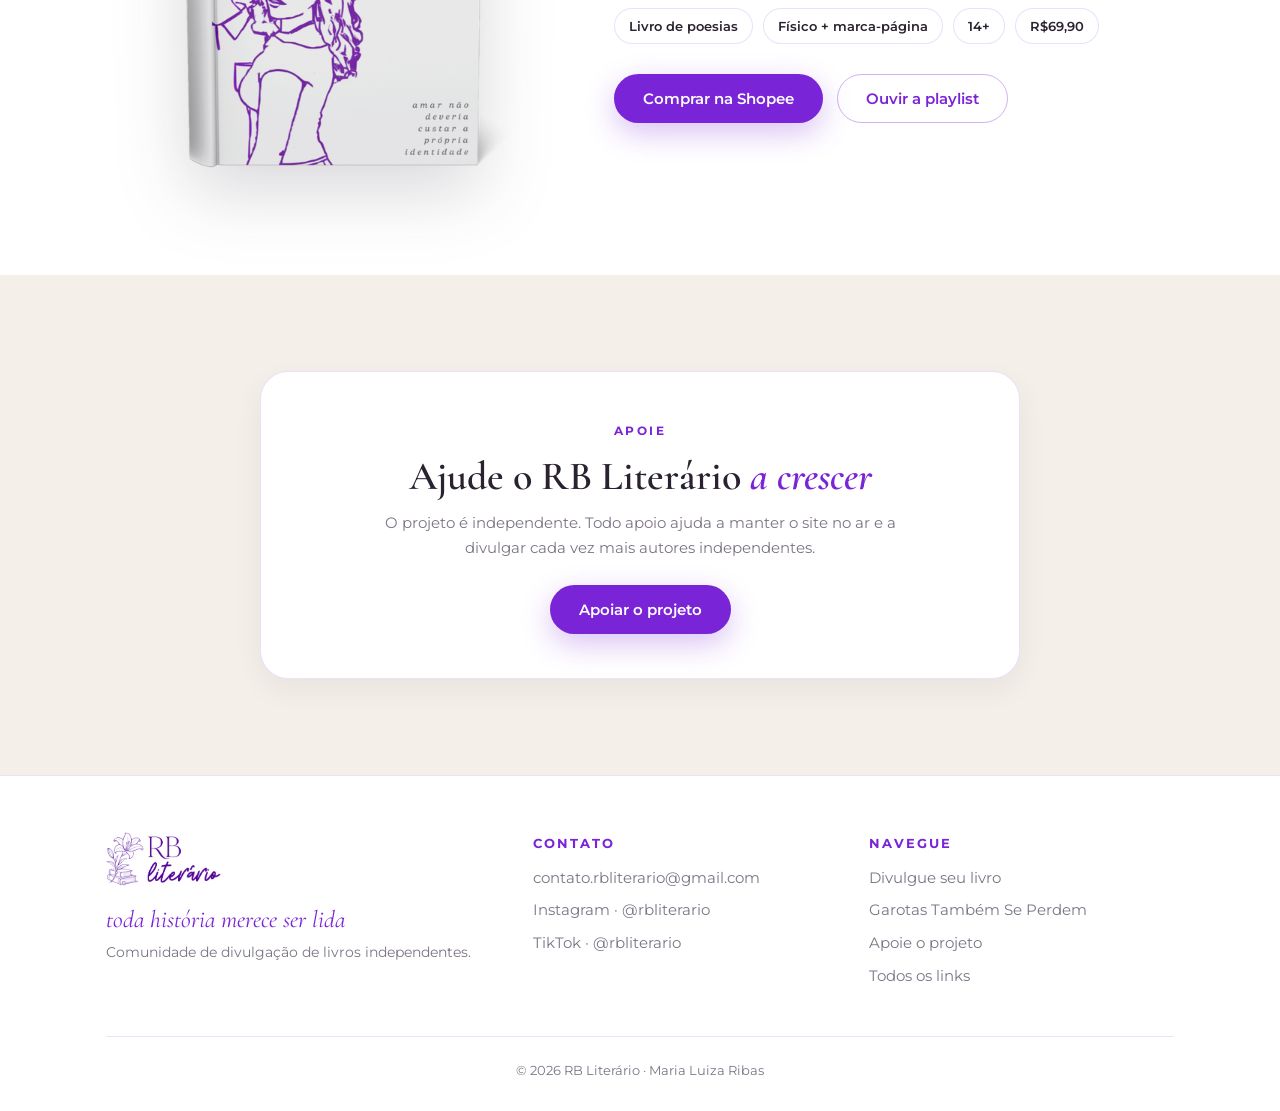
==== commit 57382523: "Atualização site novoo" ====
--- a/site.html
+++ b/site.html
@@ -49,9 +49,9 @@
       -webkit-backdrop-filter: blur(14px);
       border-bottom: 1px solid var(--line);
     }
-    .nav { display: flex; align-items: center; justify-content: space-between; height: 68px; }
+    .nav { display: flex; align-items: center; justify-content: space-between; height: 72px; }
     .brand { display: flex; align-items: center; gap: 10px; text-decoration: none; }
-    .brand img { width: 42px; height: 42px; }
+    .brand img { height: 46px; width: auto; }
     .brand span { font-family: "Cormorant Garamond", serif; font-size: 22px; font-weight: 700; color: var(--accent); }
     .menu { display: flex; gap: 26px; align-items: center; }
     .menu a { text-decoration: none; font-size: 14px; font-weight: 500; }
@@ -245,16 +245,15 @@
     /* ---------- apoie ---------- */
     .support { padding: 0 0 96px; }
     .support-box {
-      position: relative; overflow: hidden;
-      background: var(--accent); color: #fff;
-      border-radius: 34px; padding: 56px 32px; text-align: center;
-    }
-    .support-box .lily-bg { opacity: .14; filter: brightness(0) invert(1); width: 380px; height: 380px; right: -110px; top: -60px; transform: rotate(-14deg); }
-    .support-box .lily-bg.l { left: -120px; right: auto; top: auto; bottom: -110px; transform: rotate(18deg); }
-    .support-box > *:not(.lily-bg) { position: relative; z-index: 1; }
-    .support-box h2 { font-family: "Cormorant Garamond", serif; font-size: clamp(34px, 5vw, 48px); font-weight: 600; line-height: 1.05; margin-bottom: 14px; }
-    .support-box p { color: #eadcfb; max-width: 600px; margin: 0 auto; }
-    .btn-light { background: #fff; color: var(--accent); }
+      max-width: 760px; margin: 0 auto;
+      background: var(--card); border: 1px solid var(--line);
+      border-radius: 28px; padding: 44px 28px; text-align: center;
+      box-shadow: var(--shadow);
+    }
+    .support-box h2 { font-family: "Cormorant Garamond", serif; font-size: clamp(30px, 4vw, 40px); font-weight: 600; line-height: 1.1; margin-bottom: 12px; }
+    .support-box h2 em { color: var(--accent); }
+    .support-box .btn-row { justify-content: center; margin-top: 24px; }
+    .support-box p { color: var(--muted); max-width: 520px; margin: 0 auto; font-size: 15px; }
 
     /* ---------- rodapé ---------- */
     footer { background: var(--card); border-top: 1px solid var(--line); padding: 56px 0 30px; }
@@ -276,7 +275,7 @@
       section { padding: 72px 0; }
       .toggle { display: block; }
       .menu {
-        position: absolute; top: 68px; left: 0; right: 0;
+        position: absolute; top: 72px; left: 0; right: 0;
         flex-direction: column; gap: 18px; padding: 26px 16px 30px;
         background: rgba(244, 239, 232, 0.98);
         border-bottom: 1px solid var(--line);
@@ -307,9 +306,7 @@
 
   <header>
     <div class="container nav">
-      <a class="brand" href="#inicio" aria-label="RB Literário, início">
-        <img src="[data-uri]" alt="">
-        <span>RB Literário</span>
+      <a class="brand" href="#inicio" aria-label="RB Literário, início"><img src="[data-uri]" alt="RB Literário">
       </a>
       <button class="toggle" id="toggle" aria-label="Abrir menu" aria-expanded="false" aria-controls="menu">
         <span></span><span></span><span></span>
@@ -332,7 +329,6 @@
       <div class="lily-bg a" aria-hidden="true"></div>
       <div class="lily-bg b" aria-hidden="true"></div>
       <div class="container">
-        <img class="hero-logo" src="[data-uri]" alt="Logo RB Literário">
         <div class="badge"><i></i> Em transição · novembro de 2026</div>
         <h1>Toda história merece <em>ser lida</em></h1>
         <p class="lead">O RB Literário é uma comunidade que divulga livros de autores independentes e aproxima quem escreve de quem ama ler.</p>
@@ -529,11 +525,10 @@
     <section class="support">
       <div class="container" style="padding-top:96px">
         <div class="support-box reveal">
-          <div class="lily-bg" aria-hidden="true"></div>
-          <div class="lily-bg l" aria-hidden="true"></div>
-          <h2>Ajude o RB Literário a crescer</h2>
-          <p>O projeto é independente. Todo apoio ajuda a manter o site no ar e a investir na divulgação de cada vez mais autores independentes.</p>
-          <div class="btn-row"><a class="btn btn-light" href="apoie.html">Apoiar o projeto</a></div>
+          <span class="eyebrow">Apoie</span>
+          <h2>Ajude o RB Literário <em>a crescer</em></h2>
+          <p>O projeto é independente. Todo apoio ajuda a manter o site no ar e a divulgar cada vez mais autores independentes.</p>
+          <div class="btn-row"><a class="btn btn-primary" href="apoie.html">Apoiar o projeto</a></div>
         </div>
       </div>
     </section>
@@ -544,7 +539,7 @@
     <div class="container">
       <div class="foot">
         <div>
-          <a class="brand" href="#inicio" style="justify-content:inherit"><img src="[data-uri]" alt=""><span>RB Literário</span></a>
+          <a class="brand" href="#inicio" style="display:inline-flex"><img src="[data-uri]" alt="RB Literário" style="height:54px"></a>
           <p class="sig">toda história merece ser lida</p>
           <p>Comunidade de divulgação de livros independentes.</p>
         </div>
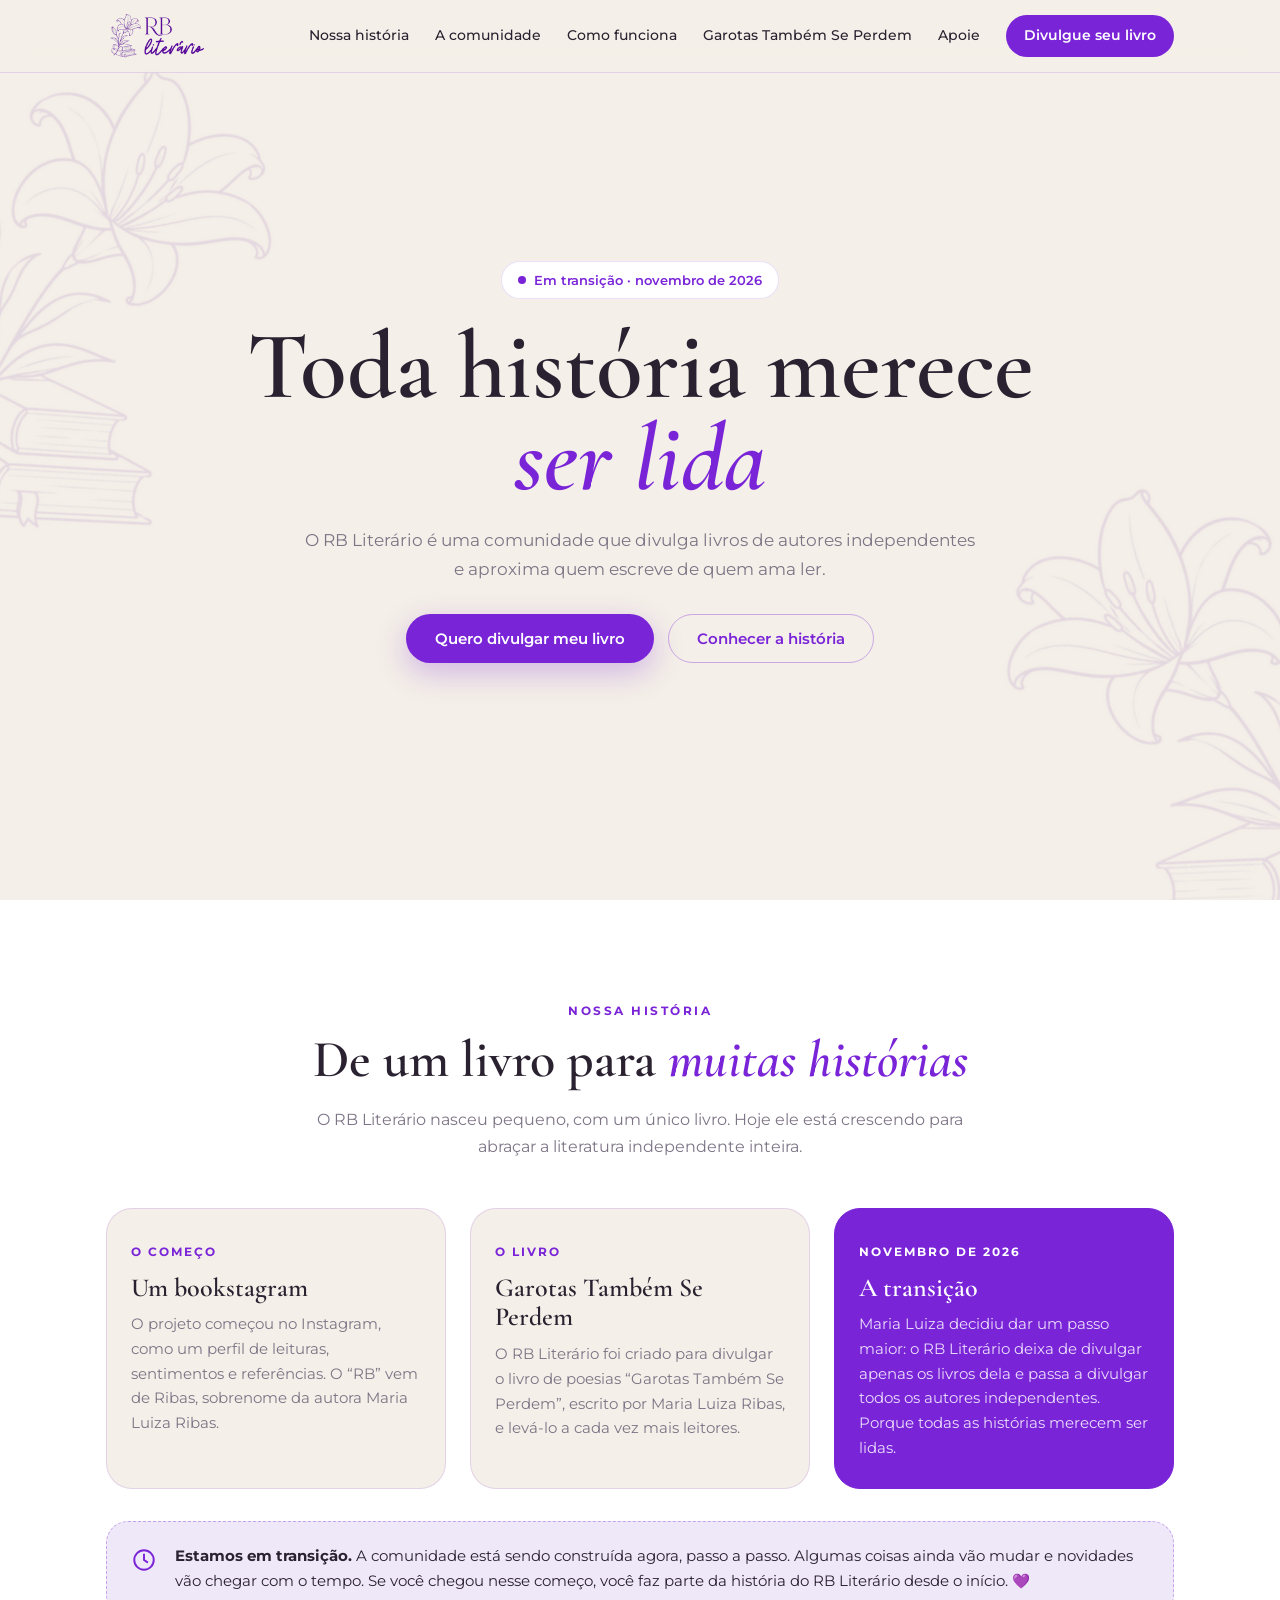
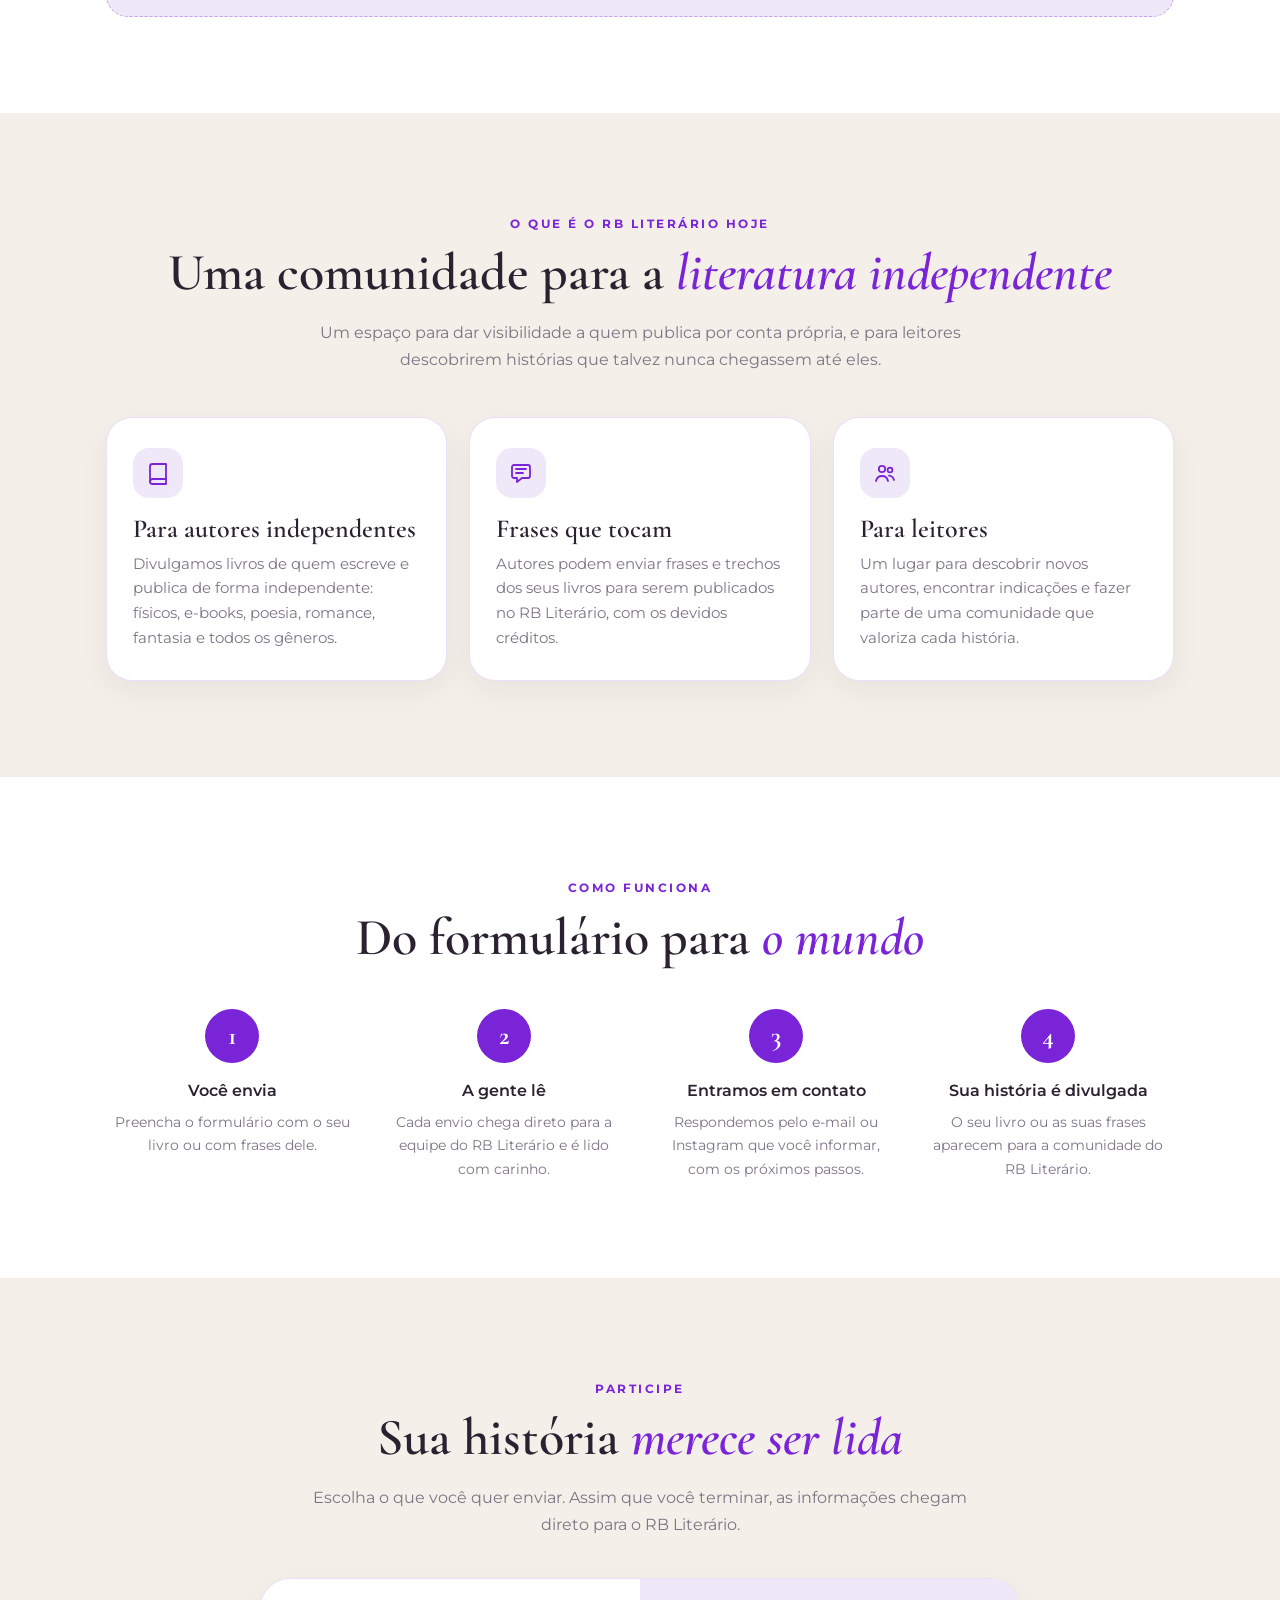
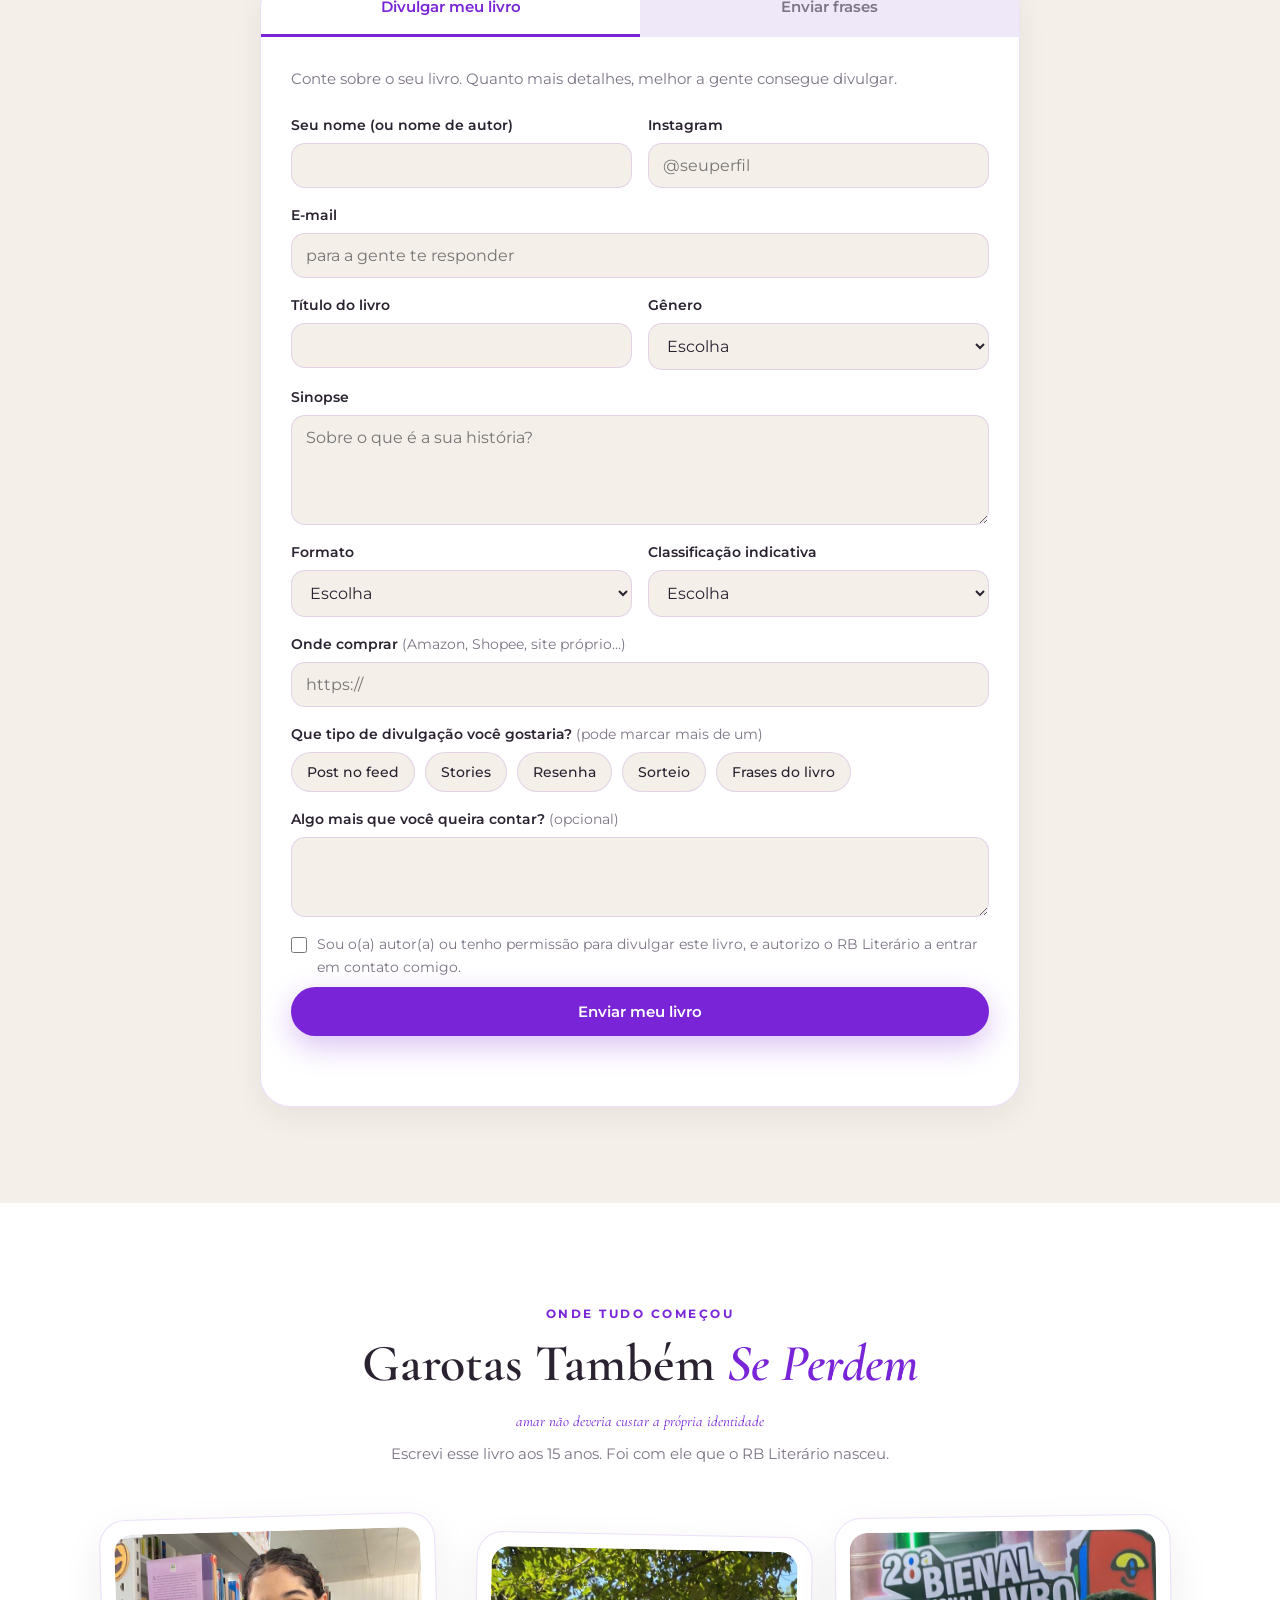
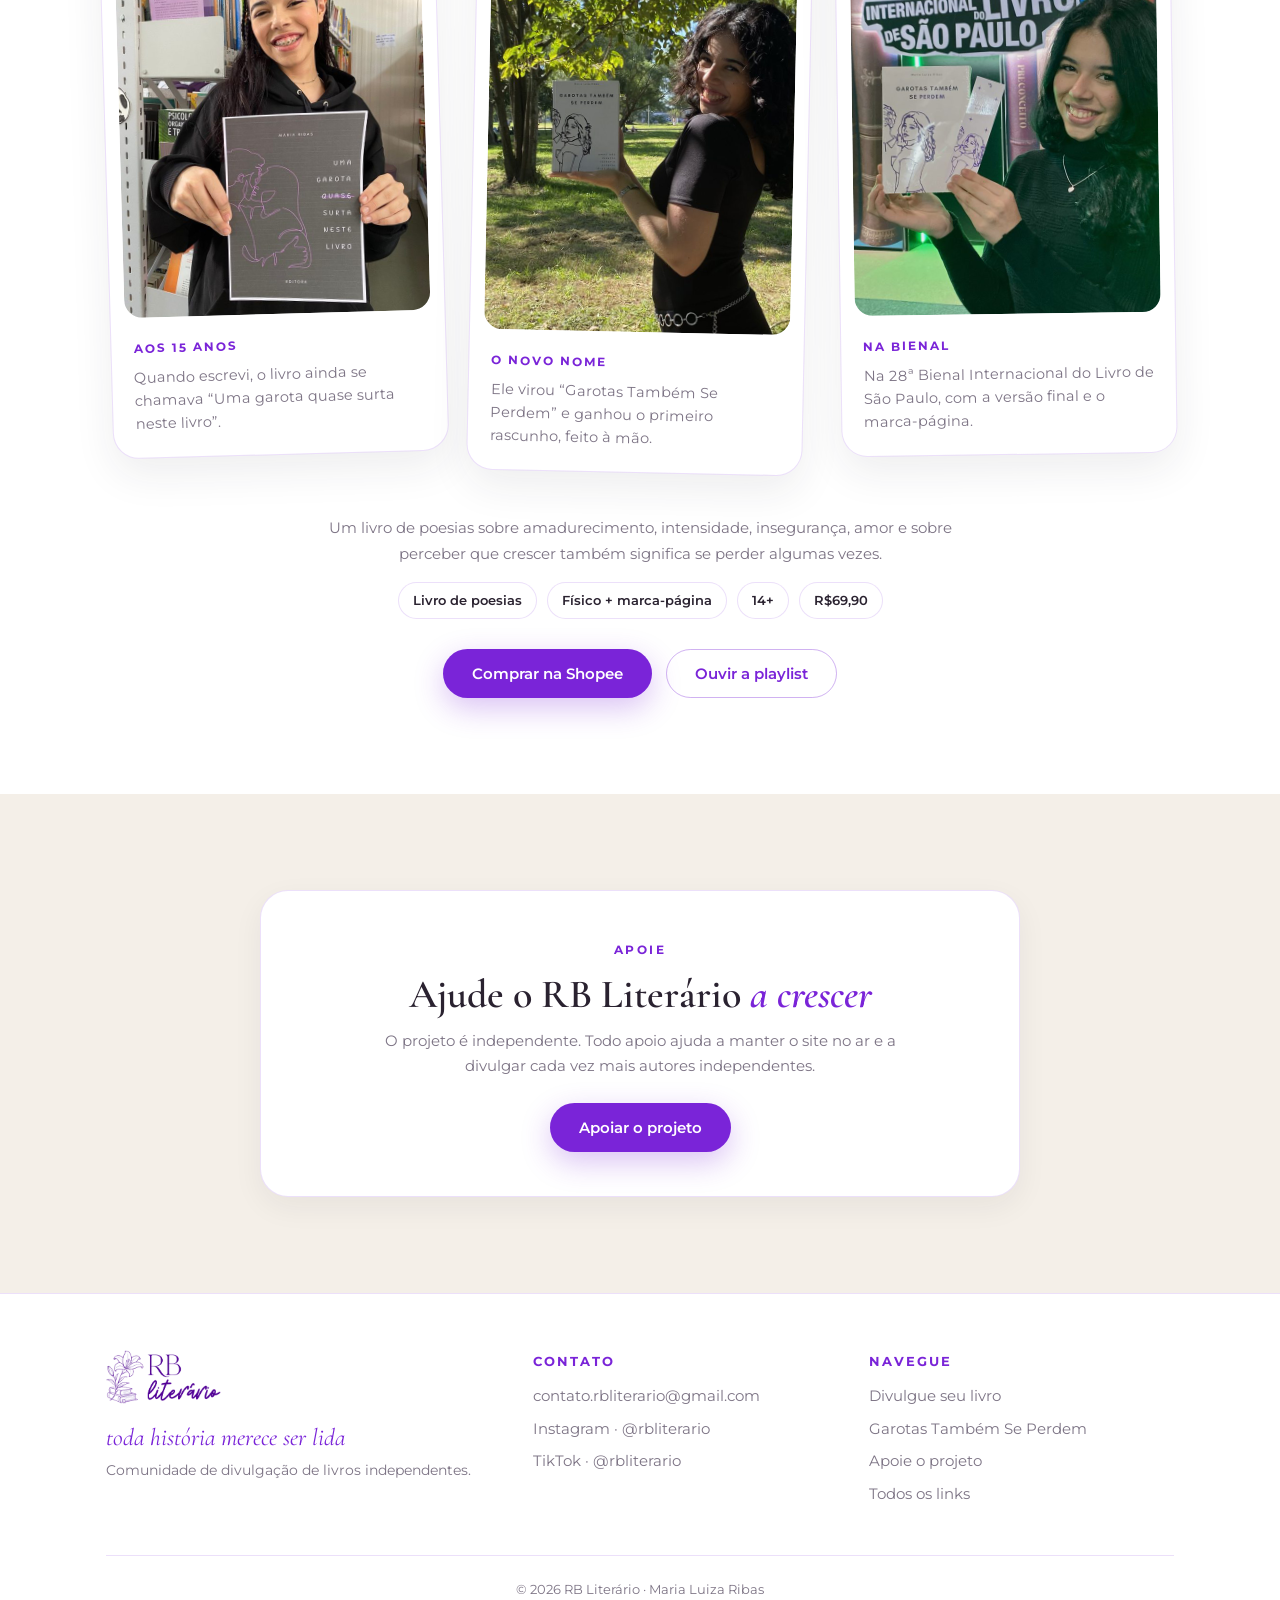
==== commit e67a0cd8: "Melhor responsividade e correção do forms" ====
--- a/site.html
+++ b/site.html
@@ -34,7 +34,12 @@
       font-family: "Montserrat", system-ui, sans-serif;
       line-height: 1.7;
       overflow-x: hidden;
-    }
+      max-width: 100%;
+    }
+    html { overflow-x: hidden; }
+    @supports (overflow: clip) { html, body { overflow-x: clip; } }
+    input, select, textarea { max-width: 100%; }
+    .ig-input { text-transform: lowercase; }
     img { max-width: 100%; display: block; }
     a { color: inherit; }
 
@@ -203,7 +208,7 @@
     label .opt { font-weight: 400; color: var(--muted); }
     input[type=text], input[type=email], input[type=url], select, textarea {
       width: 100%;
-      font: 400 15px "Montserrat", sans-serif; color: var(--ink);
+      font: 400 16px "Montserrat", sans-serif; color: var(--ink);
       background: var(--bg); border: 1px solid var(--line);
       border-radius: 14px; padding: 12px 14px;
       transition: border-color .15s ease, box-shadow .15s ease;
@@ -241,6 +246,44 @@
     .tagline { font-family: "Cormorant Garamond", serif; font-style: italic; font-size: 22px; color: var(--accent) !important; }
     .meta { display: flex; gap: 10px; flex-wrap: wrap; margin: 16px 0 6px; }
     .meta span { background: var(--card); border: 1px solid var(--line); border-radius: 40px; padding: 6px 14px; font-size: 13px; font-weight: 600; }
+
+
+    /* ---------- fotos da trajetória ---------- */
+    .book .tagline { margin: 4px 0 6px; }
+    .journey { margin-top: 50px; display: grid; grid-template-columns: repeat(3, 1fr); gap: 30px; }
+    .shot {
+      background: var(--card); border: 1px solid var(--line);
+      border-radius: 26px; padding: 14px 14px 22px;
+      box-shadow: 0 16px 40px rgba(42, 34, 48, 0.08);
+      transition: transform .3s ease;
+    }
+    .shot:nth-child(1) { transform: rotate(-1.6deg); }
+    .shot:nth-child(2) { transform: rotate(1.2deg) translateY(18px); }
+    .shot:nth-child(3) { transform: rotate(-0.8deg); }
+    .shot.reveal.on:nth-child(1) { transform: rotate(-1.6deg); }
+    .shot.reveal.on:nth-child(2) { transform: rotate(1.2deg) translateY(18px); }
+    .shot.reveal.on:nth-child(3) { transform: rotate(-0.8deg); }
+    .shot:hover, .shot.reveal.on:hover { transform: rotate(0) translateY(-4px); }
+    .shot img { width: 100%; aspect-ratio: 4 / 5; object-fit: cover; border-radius: 18px; }
+    .shot figcaption { padding: 16px 8px 0; }
+    .shot .when { font-size: 12px; }
+    .shot p { color: var(--muted); font-size: 14.5px; margin: 6px 0 0; line-height: 1.6; }
+    .book-info { margin-top: 60px; }
+    .swipe-hint { display: none; }
+    .book-info > p { color: var(--muted); max-width: 640px; margin: 0 auto; }
+    .book-info .meta, .book-info .btn-row { justify-content: center; }
+    @media (max-width: 860px) {
+      .journey {
+        grid-template-columns: none; grid-auto-flow: column; grid-auto-columns: 78%;
+        overflow-x: auto; scroll-snap-type: x mandatory; gap: 18px;
+        margin: 40px -16px 0; padding: 10px 16px 26px;
+        -webkit-overflow-scrolling: touch; scrollbar-width: none;
+      }
+      .journey::-webkit-scrollbar { display: none; }
+      .shot, .shot.reveal.on, .shot.reveal.on:nth-child(n) { transform: none; scroll-snap-align: center; }
+      .book-info { margin-top: 30px; }
+      .swipe-hint { display: block; text-align: center; font-size: 13px; color: var(--muted); margin-top: 4px; }
+    }
 
     /* ---------- apoie ---------- */
     .support { padding: 0 0 96px; }
@@ -439,8 +482,8 @@
             <input type="text" name="_honey" class="honey" tabindex="-1" autocomplete="off">
             <div class="grid">
               <div class="field"><label for="l-nome">Seu nome (ou nome de autor)</label><input id="l-nome" name="Nome do autor" type="text" required></div>
-              <div class="field"><label for="l-ig">Instagram</label><input id="l-ig" name="Instagram" type="text" placeholder="@seuperfil" required></div>
-              <div class="field full"><label for="l-email">E-mail</label><input id="l-email" name="email" type="email" placeholder="para a gente te responder" required></div>
+              <div class="field"><label for="l-ig">Instagram</label><input id="l-ig" name="Instagram" type="text" class="ig-input" placeholder="@seuperfil" autocapitalize="none" autocorrect="off" spellcheck="false" autocomplete="off" required></div>
+              <div class="field full"><label for="l-email">E-mail</label><input id="l-email" name="email" type="email" autocapitalize="none" autocorrect="off" spellcheck="false" placeholder="para a gente te responder" required></div>
               <div class="field"><label for="l-titulo">Título do livro</label><input id="l-titulo" name="Título do livro" type="text" required></div>
               <div class="field"><label for="l-genero">Gênero</label>
                 <select id="l-genero" name="Gênero" required>
@@ -487,8 +530,8 @@
             <input type="text" name="_honey" class="honey" tabindex="-1" autocomplete="off">
             <div class="grid">
               <div class="field"><label for="f-nome">Seu nome (ou nome de autor)</label><input id="f-nome" name="Nome do autor" type="text" required></div>
-              <div class="field"><label for="f-ig">Instagram</label><input id="f-ig" name="Instagram" type="text" placeholder="@seuperfil" required></div>
-              <div class="field full"><label for="f-email">E-mail</label><input id="f-email" name="email" type="email" required></div>
+              <div class="field"><label for="f-ig">Instagram</label><input id="f-ig" name="Instagram" type="text" class="ig-input" placeholder="@seuperfil" autocapitalize="none" autocorrect="off" spellcheck="false" autocomplete="off" required></div>
+              <div class="field full"><label for="f-email">E-mail</label><input id="f-email" name="email" type="email" autocapitalize="none" autocorrect="off" spellcheck="false" required></div>
               <div class="field full"><label for="f-titulo">De qual livro são as frases?</label><input id="f-titulo" name="Título do livro" type="text" required></div>
               <div class="field full"><label for="f-frases">Suas frases</label><textarea id="f-frases" name="Frases" style="min-height:150px" placeholder="Escreva uma frase por linha. Pode mandar quantas quiser." required></textarea></div>
               <div class="field full"><label for="f-link">Onde comprar o livro <span class="opt">(opcional)</span></label><input id="f-link" name="Link de venda" type="url" placeholder="https://"></div>
@@ -505,13 +548,32 @@
 
     <!-- GAROTAS TAMBÉM SE PERDEM -->
     <section class="book how" id="garotas">
-      <div class="container book-grid">
-        <img class="book-img reveal" src="[data-uri]" alt="Livro Garotas Também Se Perdem, de Maria Luiza Ribas">
-        <div class="reveal">
+      <div class="container">
+        <div class="center reveal">
           <span class="eyebrow">Onde tudo começou</span>
-          <h3>Garotas Também Se Perdem</h3>
+          <h2 class="title">Garotas Também <em>Se Perdem</em></h2>
           <p class="tagline">amar não deveria custar a própria identidade</p>
-          <p>O primeiro livro do RB Literário. Escrito por Maria Luiza Ribas aos 15 anos, logo após a pandemia, fala sobre amadurecimento, intensidade, insegurança, amor e sobre perceber que crescer também significa se perder algumas vezes.</p>
+          <p class="lead">Escrevi esse livro aos 15 anos. Foi com ele que o RB Literário nasceu.</p>
+        </div>
+
+        <div class="journey">
+          <figure class="shot reveal">
+            <img src="[data-uri]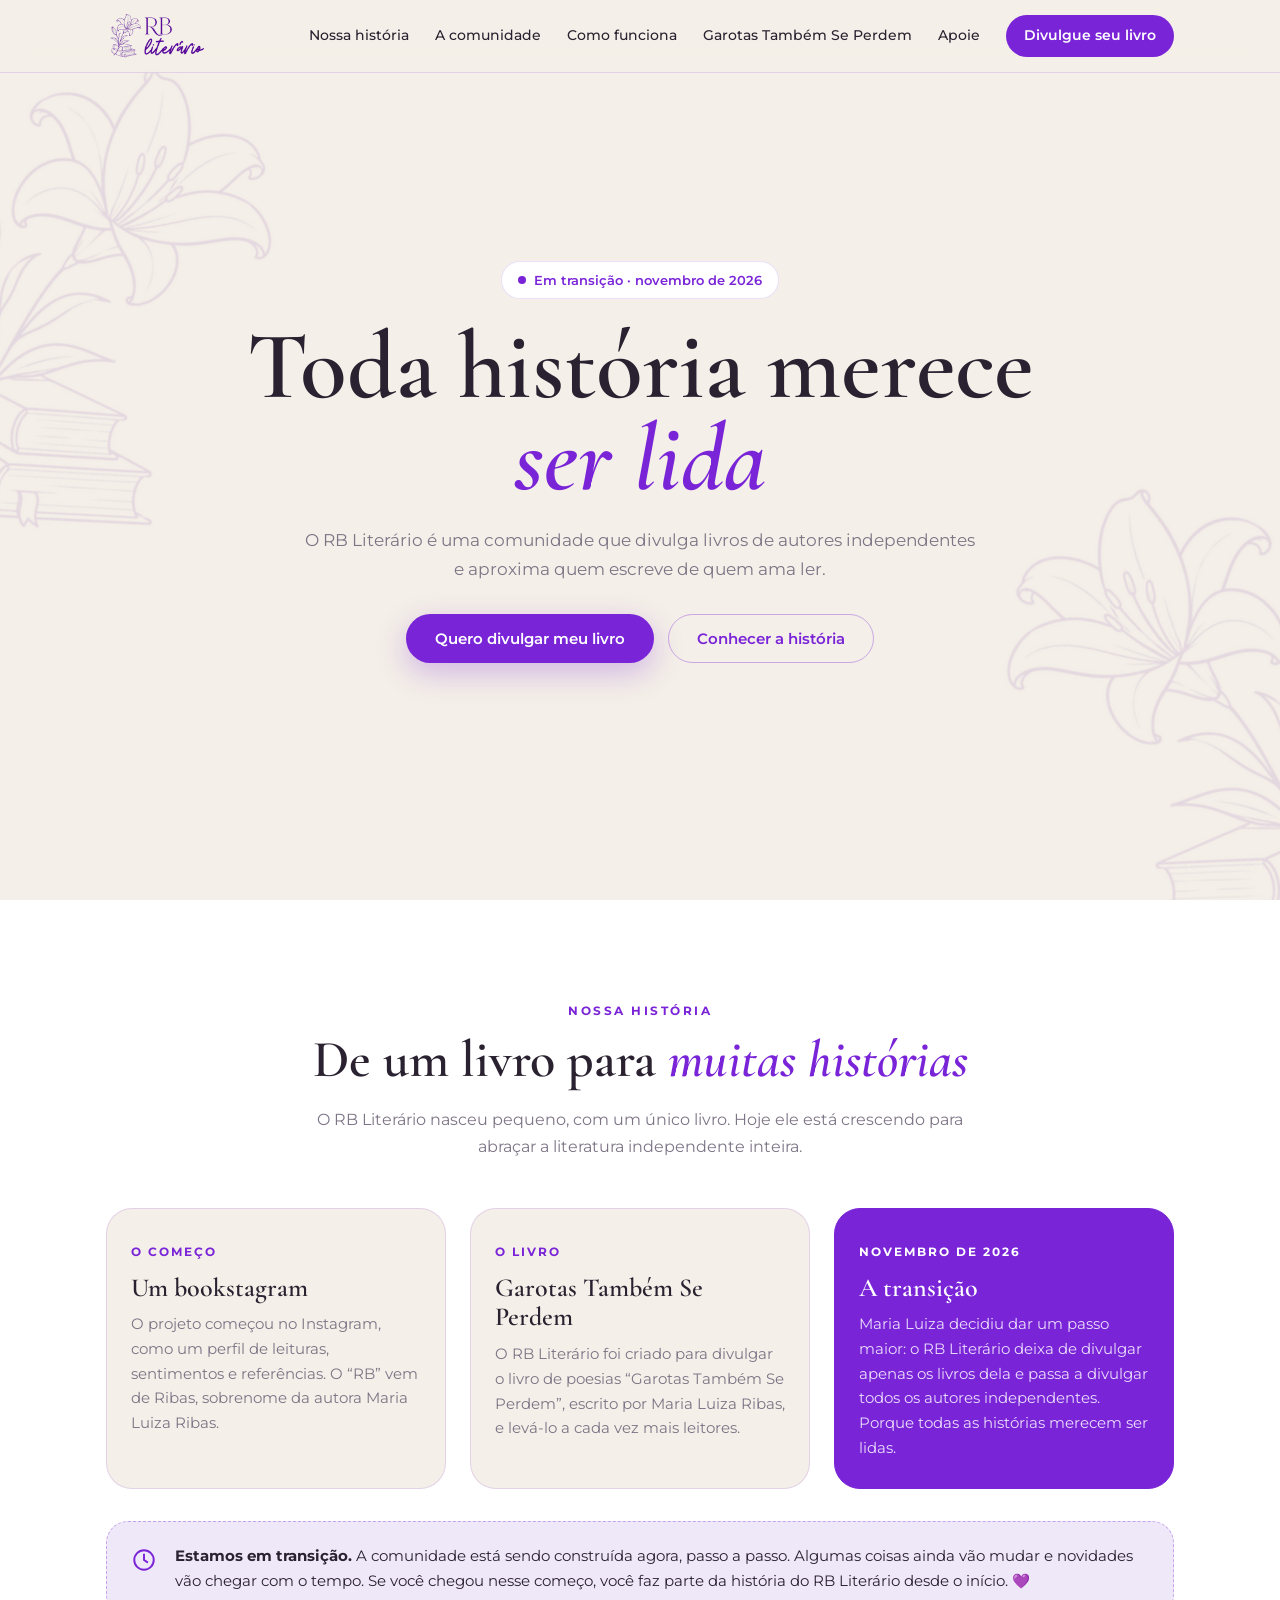
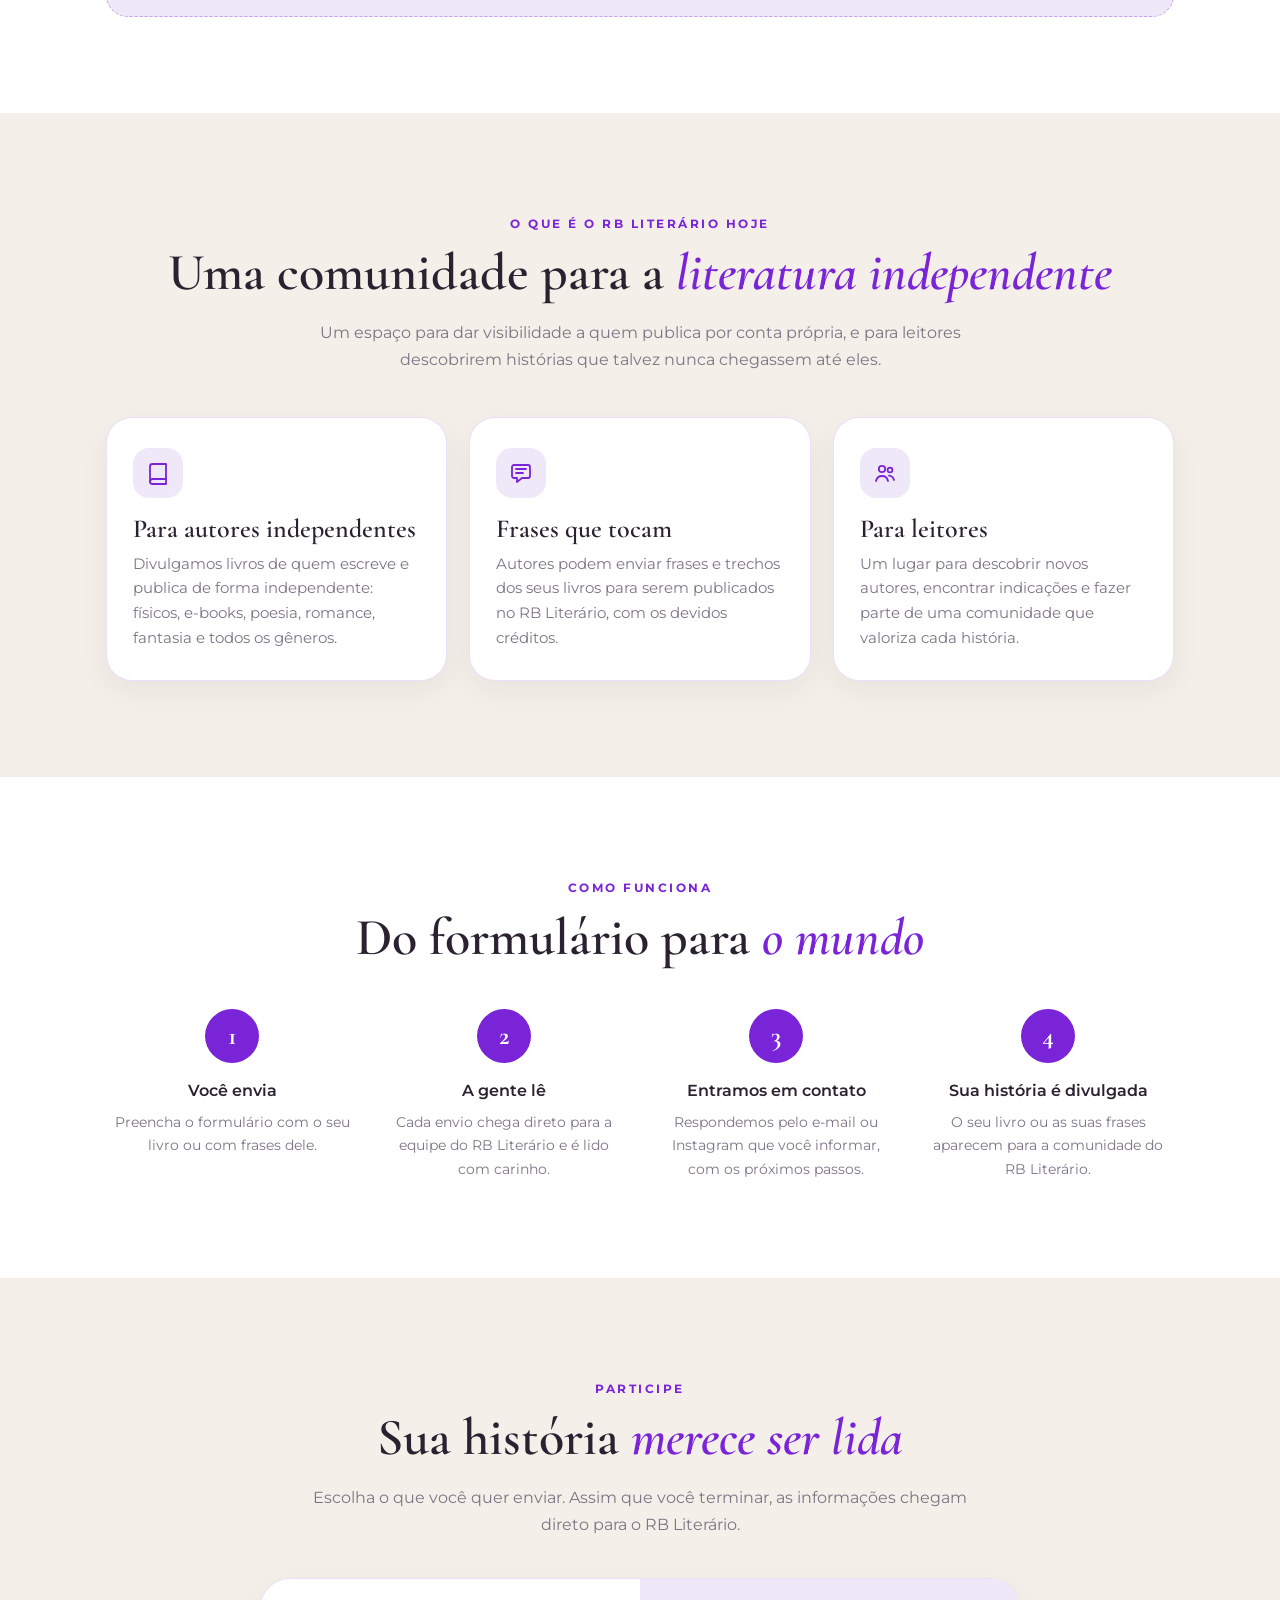
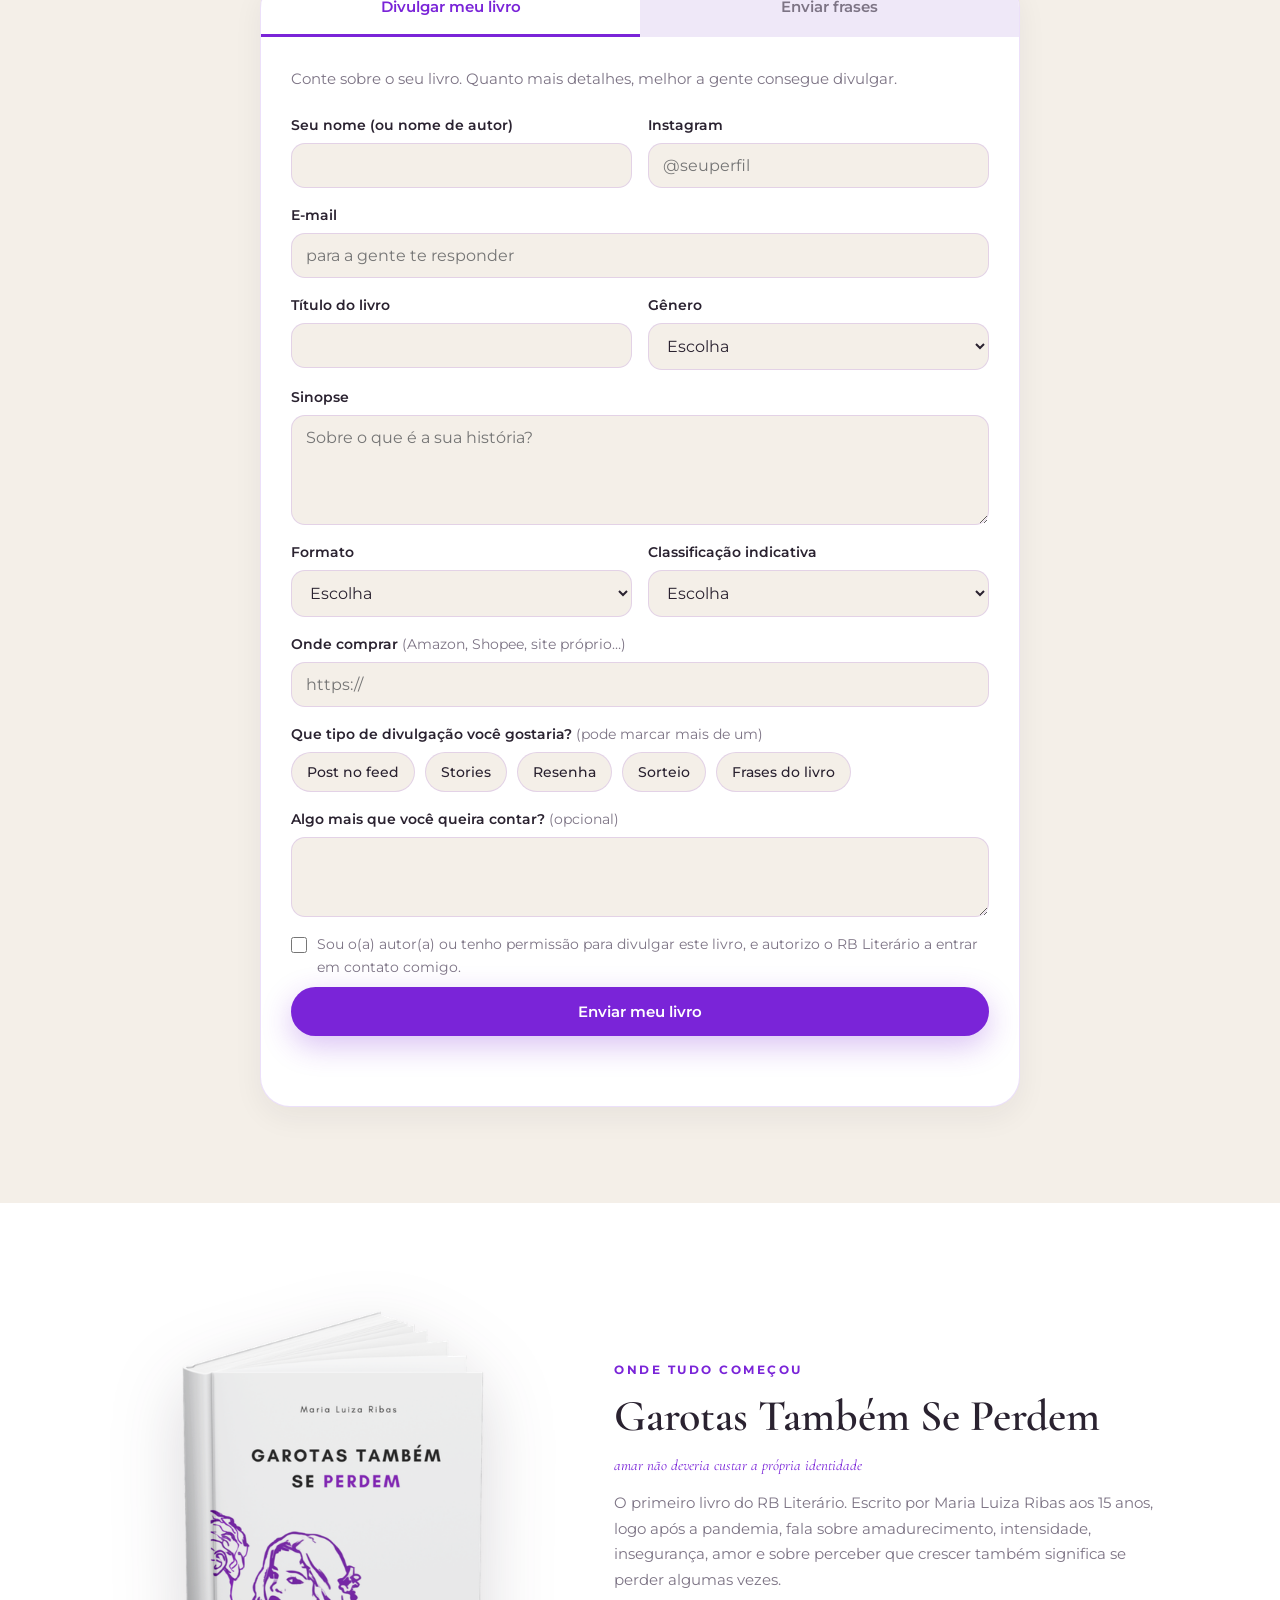
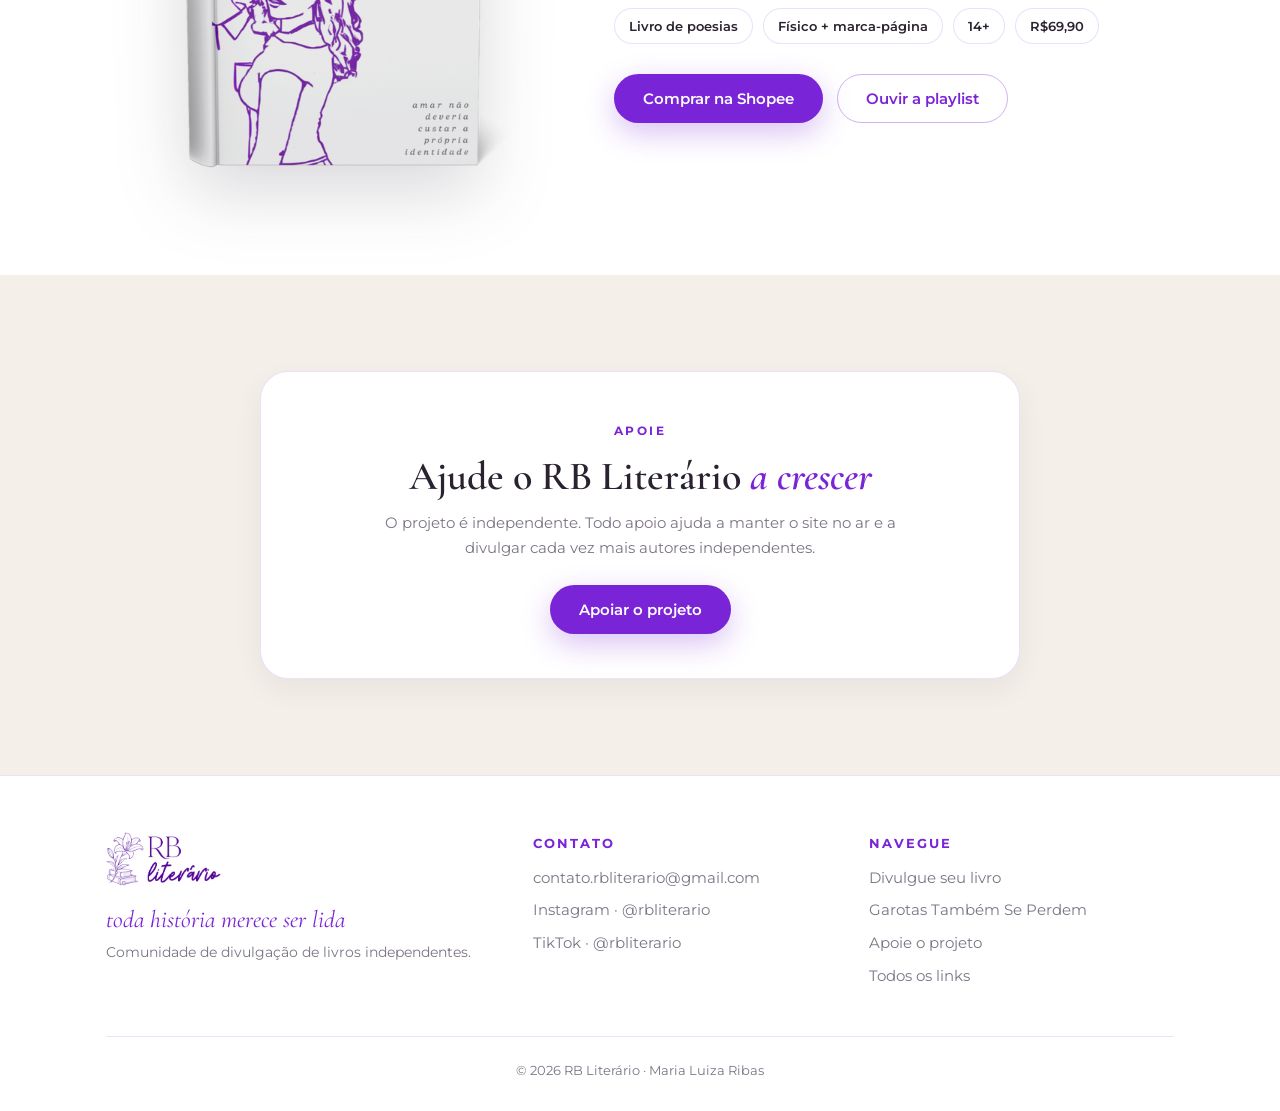
==== commit a83c1b32: "Update site.html" ====
--- a/site.html
+++ b/site.html
@@ -247,43 +247,6 @@
     .meta { display: flex; gap: 10px; flex-wrap: wrap; margin: 16px 0 6px; }
     .meta span { background: var(--card); border: 1px solid var(--line); border-radius: 40px; padding: 6px 14px; font-size: 13px; font-weight: 600; }
 
-
-    /* ---------- fotos da trajetória ---------- */
-    .book .tagline { margin: 4px 0 6px; }
-    .journey { margin-top: 50px; display: grid; grid-template-columns: repeat(3, 1fr); gap: 30px; }
-    .shot {
-      background: var(--card); border: 1px solid var(--line);
-      border-radius: 26px; padding: 14px 14px 22px;
-      box-shadow: 0 16px 40px rgba(42, 34, 48, 0.08);
-      transition: transform .3s ease;
-    }
-    .shot:nth-child(1) { transform: rotate(-1.6deg); }
-    .shot:nth-child(2) { transform: rotate(1.2deg) translateY(18px); }
-    .shot:nth-child(3) { transform: rotate(-0.8deg); }
-    .shot.reveal.on:nth-child(1) { transform: rotate(-1.6deg); }
-    .shot.reveal.on:nth-child(2) { transform: rotate(1.2deg) translateY(18px); }
-    .shot.reveal.on:nth-child(3) { transform: rotate(-0.8deg); }
-    .shot:hover, .shot.reveal.on:hover { transform: rotate(0) translateY(-4px); }
-    .shot img { width: 100%; aspect-ratio: 4 / 5; object-fit: cover; border-radius: 18px; }
-    .shot figcaption { padding: 16px 8px 0; }
-    .shot .when { font-size: 12px; }
-    .shot p { color: var(--muted); font-size: 14.5px; margin: 6px 0 0; line-height: 1.6; }
-    .book-info { margin-top: 60px; }
-    .swipe-hint { display: none; }
-    .book-info > p { color: var(--muted); max-width: 640px; margin: 0 auto; }
-    .book-info .meta, .book-info .btn-row { justify-content: center; }
-    @media (max-width: 860px) {
-      .journey {
-        grid-template-columns: none; grid-auto-flow: column; grid-auto-columns: 78%;
-        overflow-x: auto; scroll-snap-type: x mandatory; gap: 18px;
-        margin: 40px -16px 0; padding: 10px 16px 26px;
-        -webkit-overflow-scrolling: touch; scrollbar-width: none;
-      }
-      .journey::-webkit-scrollbar { display: none; }
-      .shot, .shot.reveal.on, .shot.reveal.on:nth-child(n) { transform: none; scroll-snap-align: center; }
-      .book-info { margin-top: 30px; }
-      .swipe-hint { display: block; text-align: center; font-size: 13px; color: var(--muted); margin-top: 4px; }
-    }
 
     /* ---------- apoie ---------- */
     .support { padding: 0 0 96px; }
@@ -548,32 +511,13 @@
 
     <!-- GAROTAS TAMBÉM SE PERDEM -->
     <section class="book how" id="garotas">
-      <div class="container">
-        <div class="center reveal">
+      <div class="container book-grid">
+        <img class="book-img reveal" src="[data-uri]" alt="Livro Garotas Também Se Perdem, de Maria Luiza Ribas">
+        <div class="reveal">
           <span class="eyebrow">Onde tudo começou</span>
-          <h2 class="title">Garotas Também <em>Se Perdem</em></h2>
+          <h3>Garotas Também Se Perdem</h3>
           <p class="tagline">amar não deveria custar a própria identidade</p>
-          <p class="lead">Escrevi esse livro aos 15 anos. Foi com ele que o RB Literário nasceu.</p>
-        </div>
-
-        <div class="journey">
-          <figure class="shot reveal">
-            <img src="[data-uri]